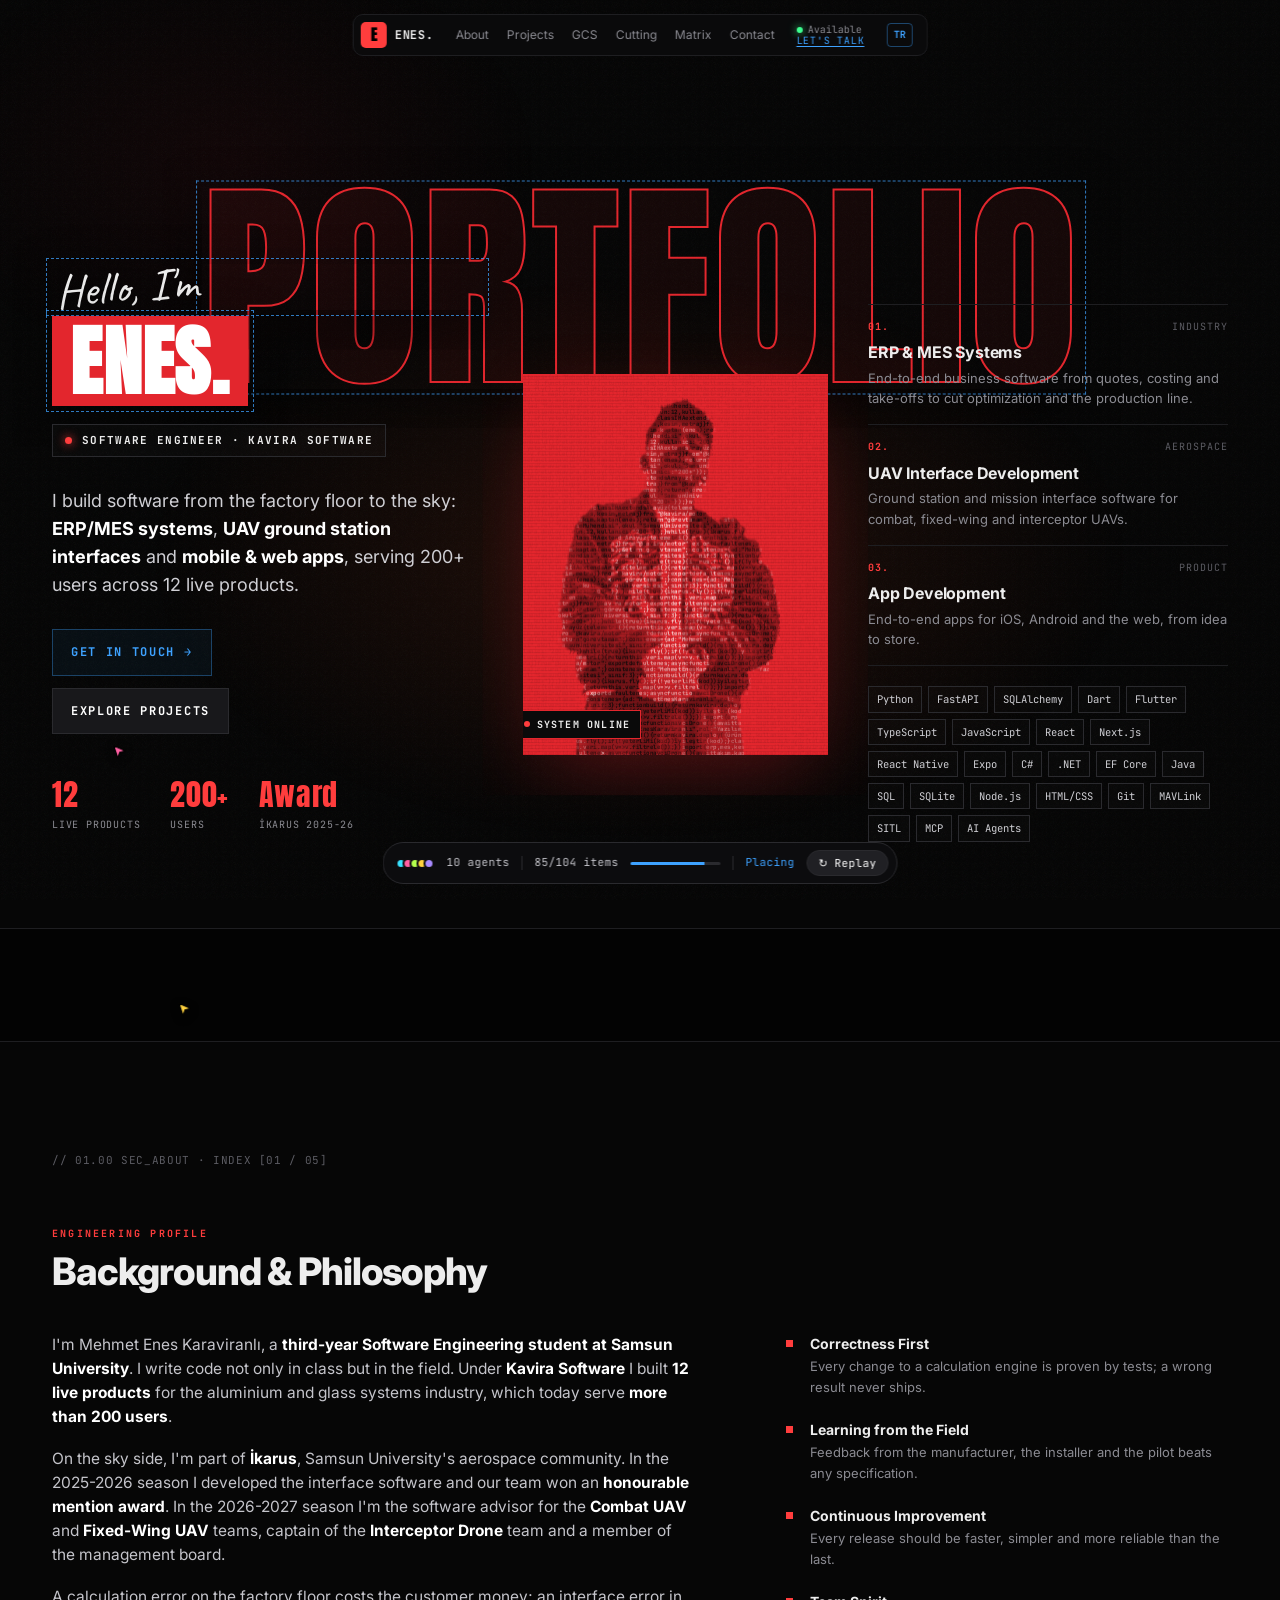
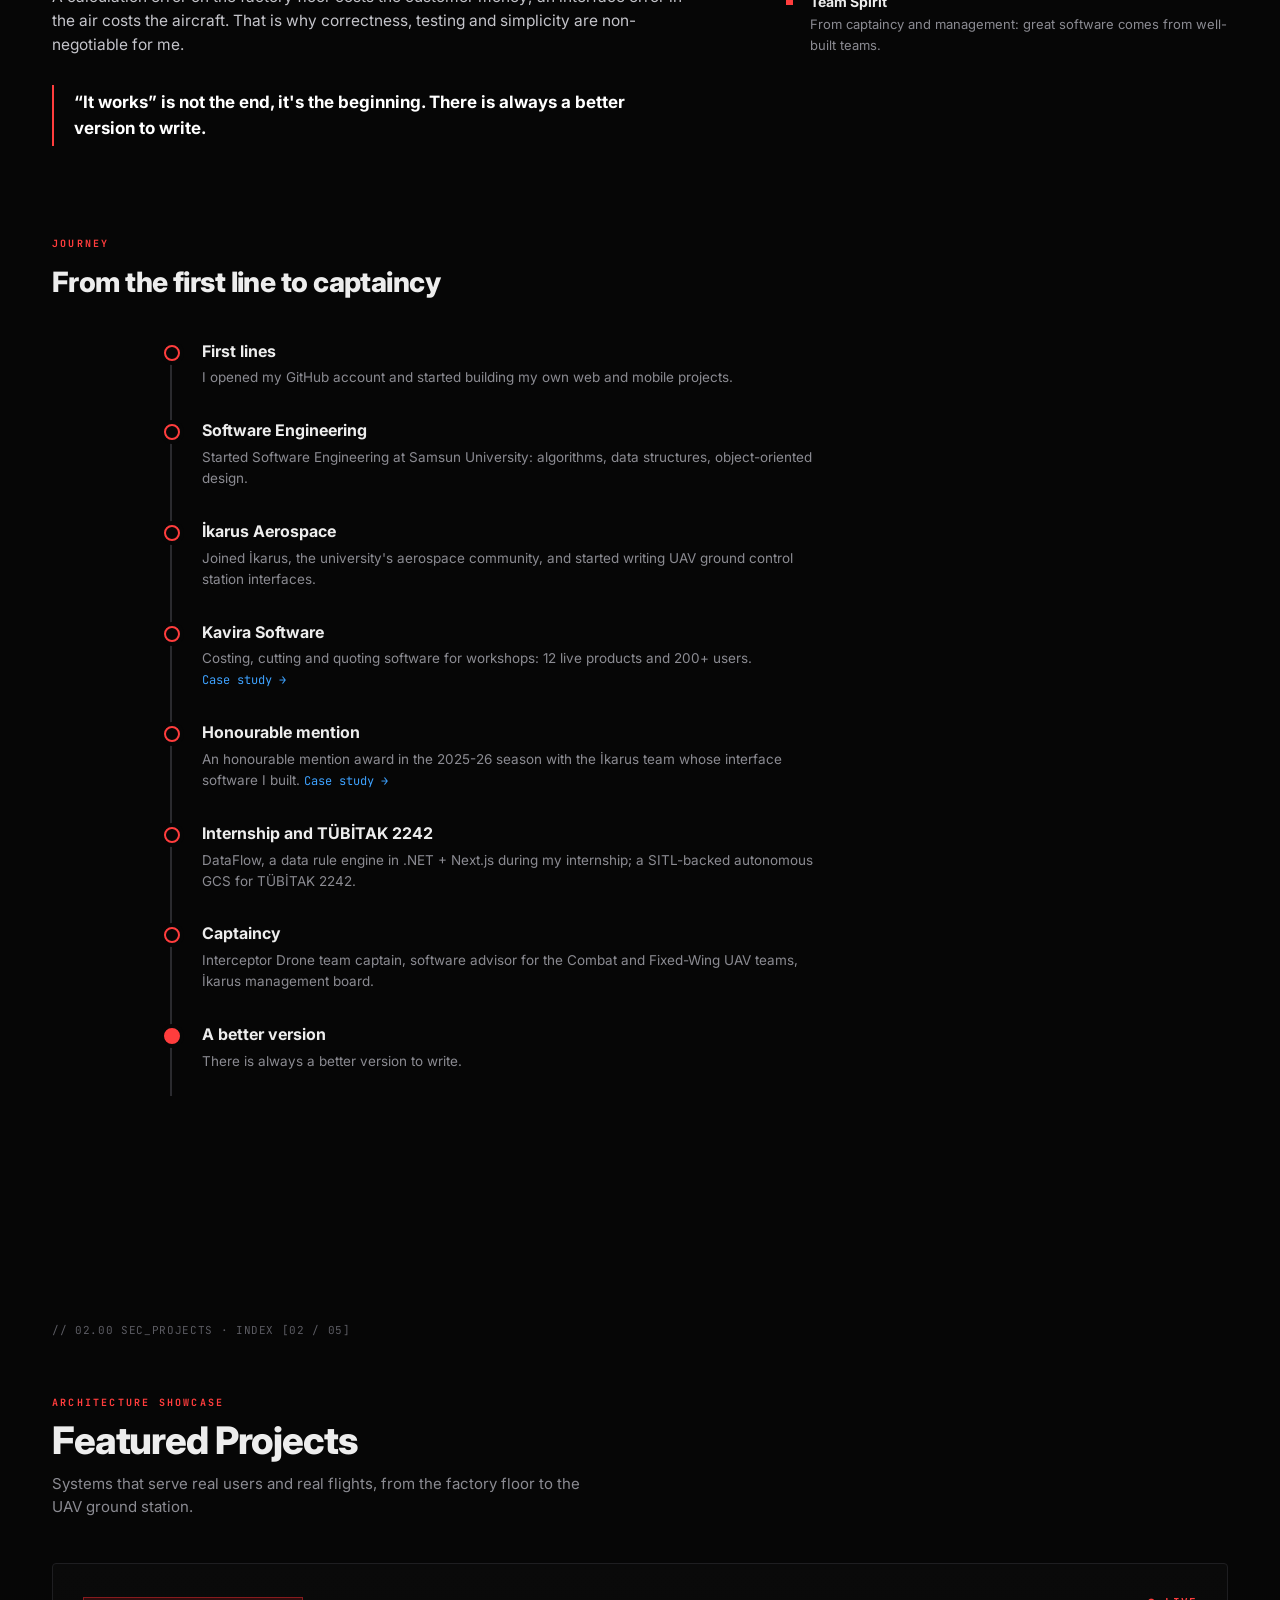
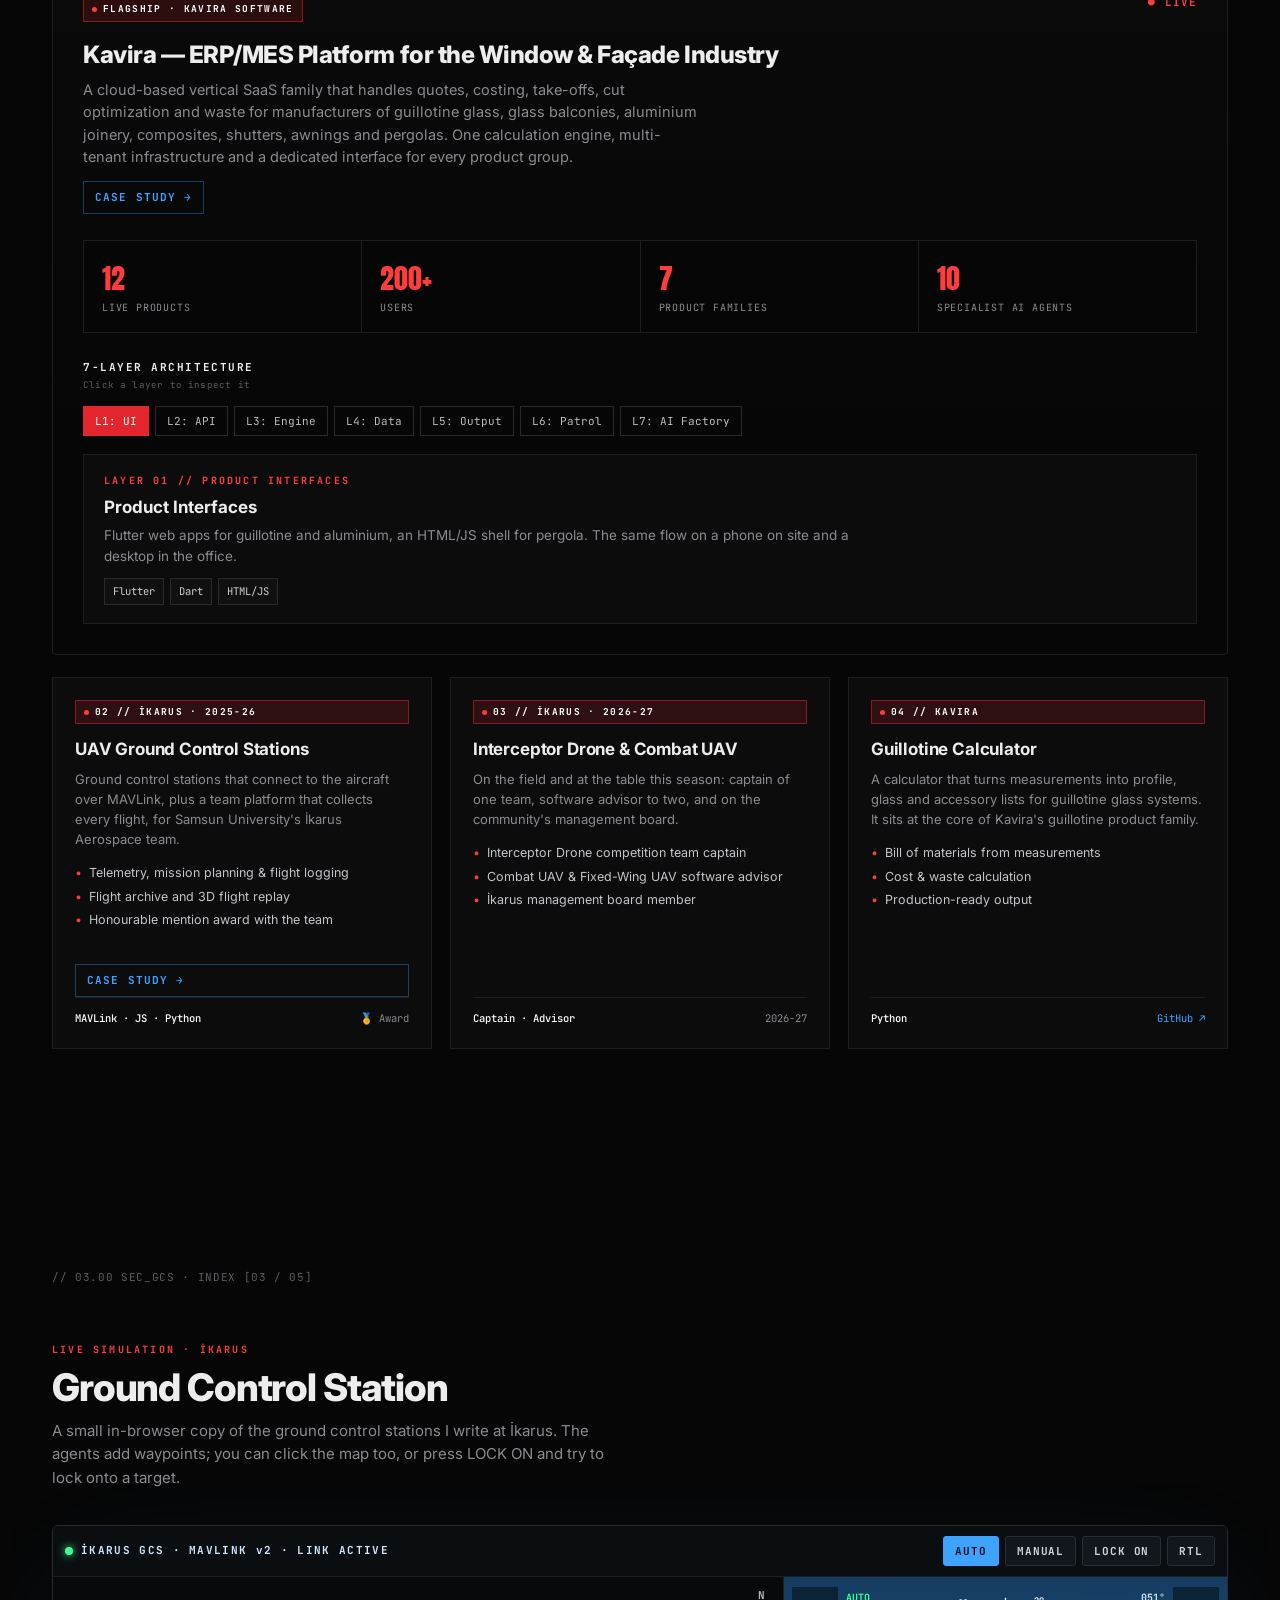
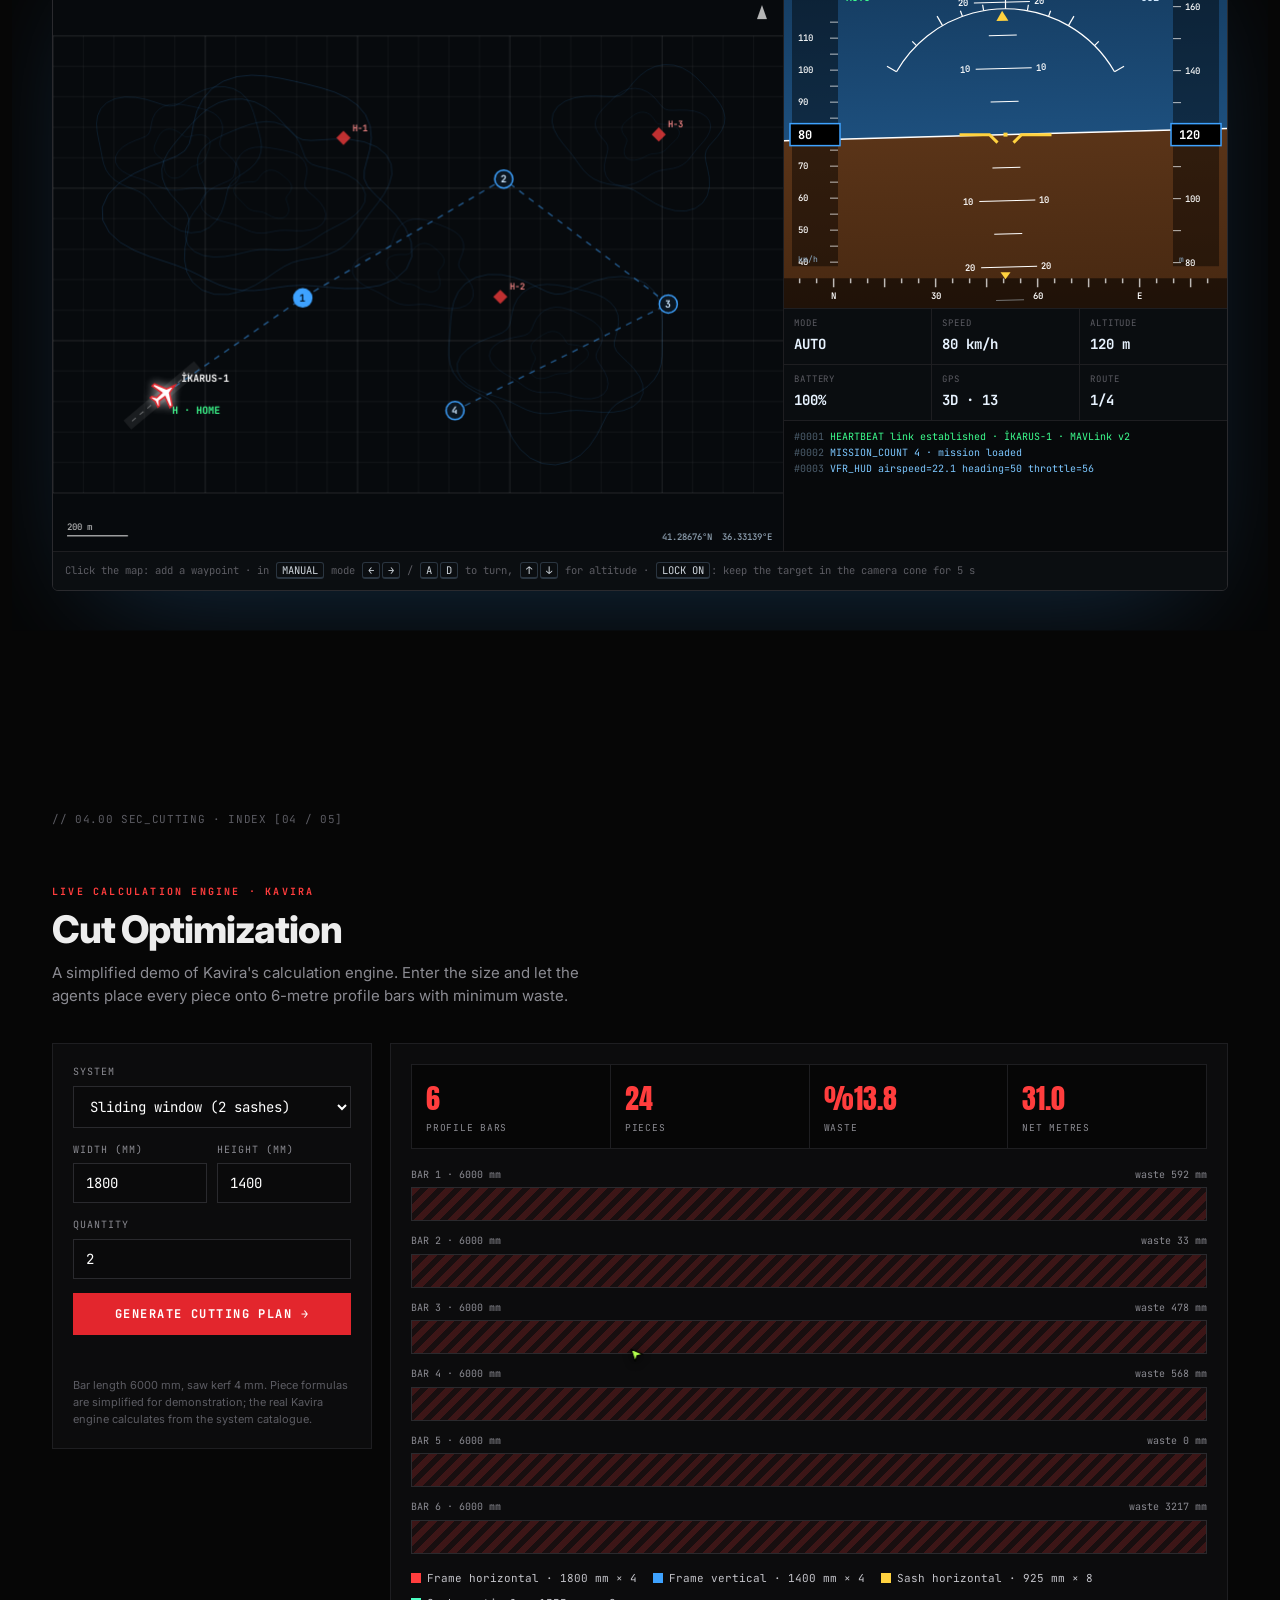
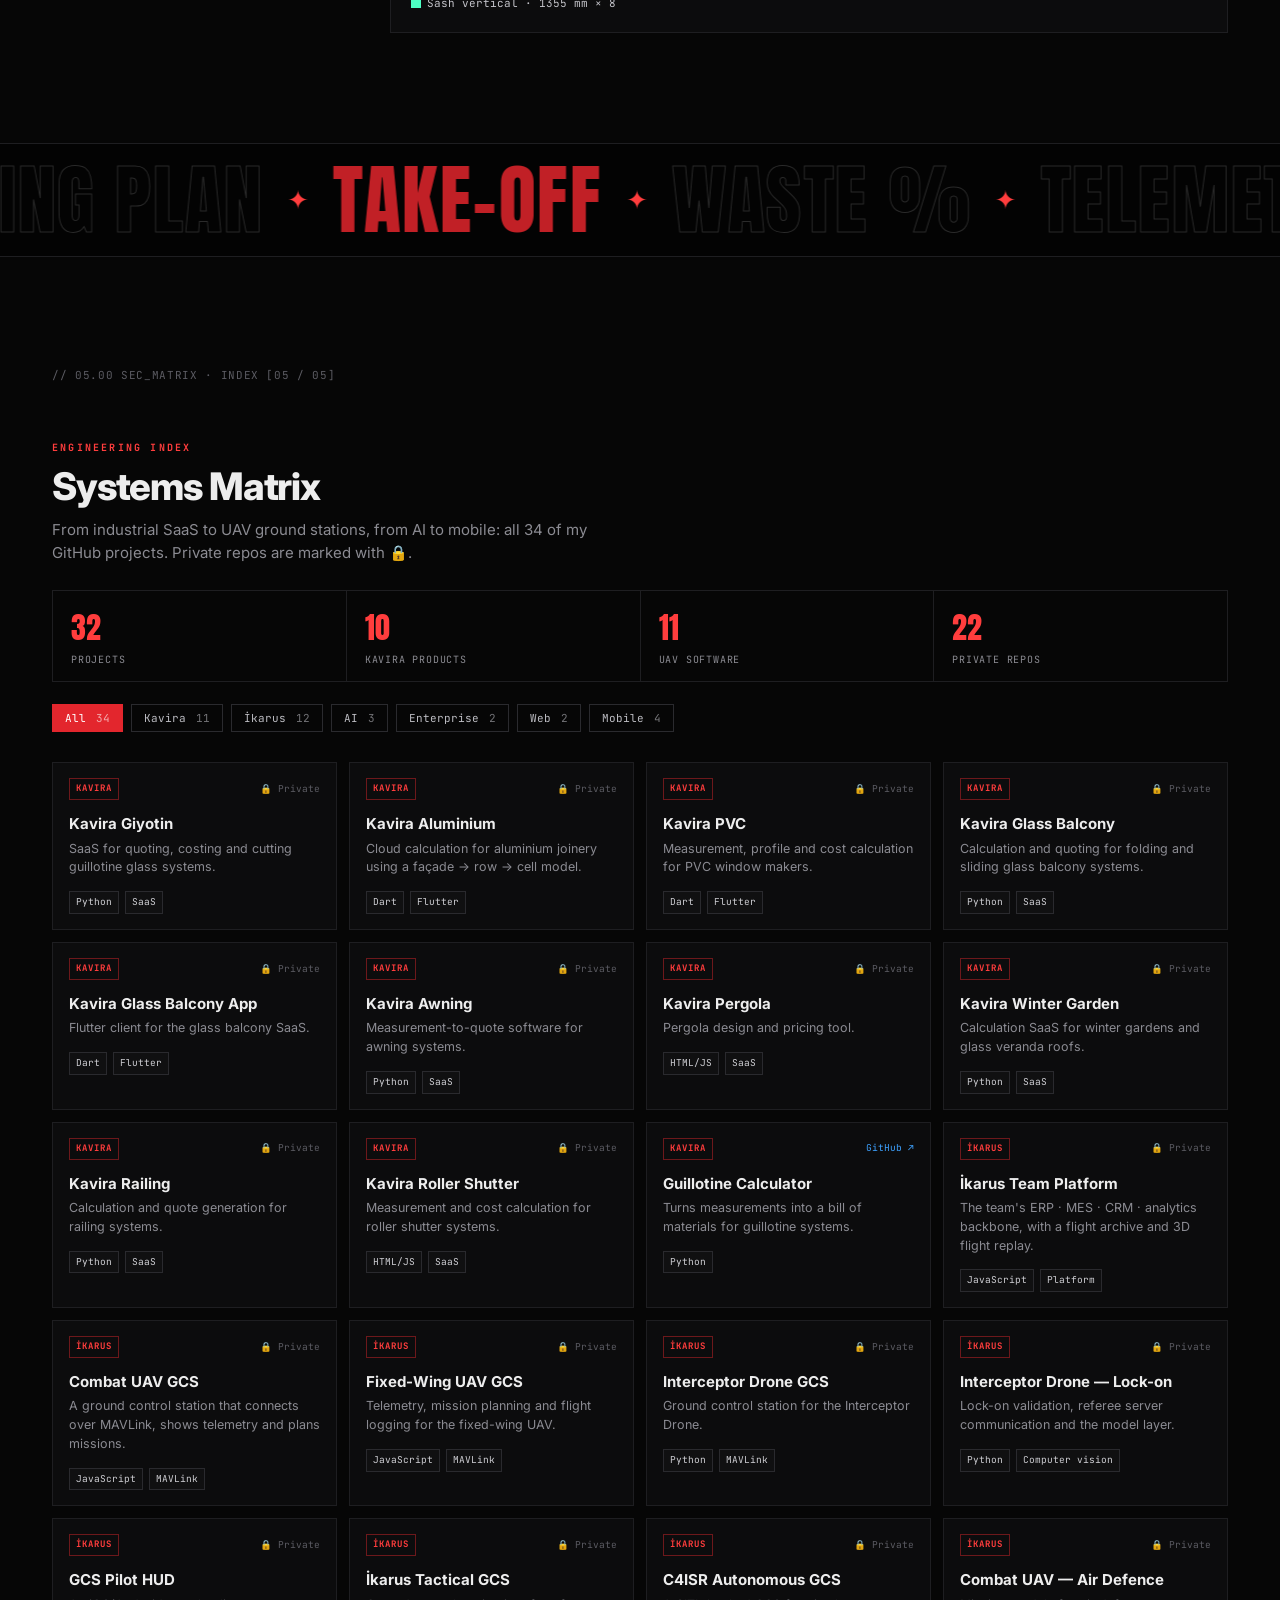
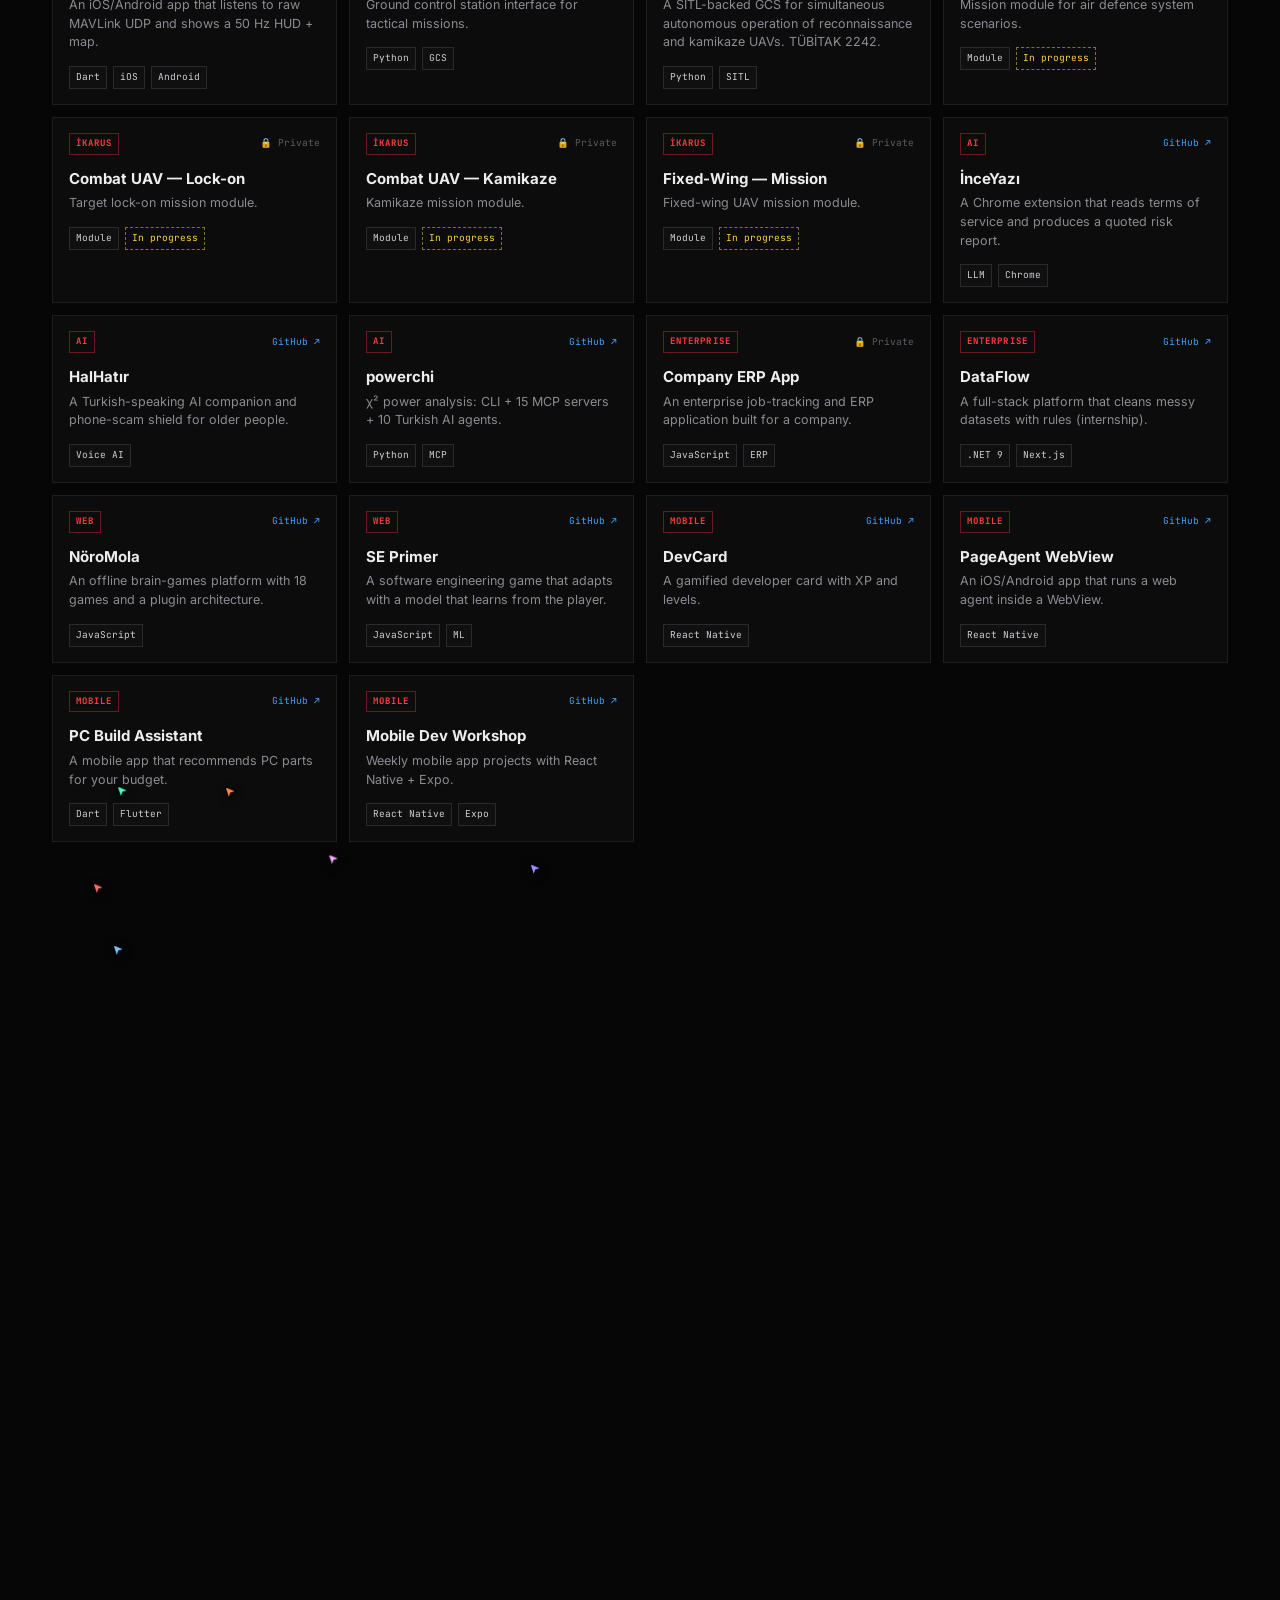
==== en/index.html @ d34e1d3f "Zaman çizelgesi, Kavira ve İkarus vaka sayfaları, İngilizce sürüm - Hakkımda altına kaydırdıkça dola" ====
<!doctype html>
<html lang="en">
<head>
<meta charset="utf-8">
<meta name="viewport" content="width=device-width,initial-scale=1">
<title>Mehmet Enes Karaviranlı — Software Engineer</title>
<meta name="description" content="Mehmet Enes Karaviranlı — Software Engineer. Kavira Software ERP/MES products, İkarus UAV ground control software, mobile and web apps.">
<link rel="canonical" href="https://eneskaraviranli.codes/en/">
<link rel="alternate" hreflang="tr" href="https://eneskaraviranli.codes/">
<link rel="alternate" hreflang="en" href="https://eneskaraviranli.codes/en/">
<link rel="alternate" hreflang="x-default" href="https://eneskaraviranli.codes/">
<meta name="author" content="Mehmet Enes Karaviranlı">
<meta name="robots" content="index, follow">
<meta property="og:type" content="profile">
<meta property="og:locale" content="en_US">
<meta property="og:site_name" content="Mehmet Enes Karaviranlı">
<meta property="og:title" content="Mehmet Enes Karaviranlı — Software Engineer">
<meta property="og:description" content="12 live ERP/MES products at Kavira Software, İkarus UAV ground control stations, mobile and web apps.">
<meta property="og:url" content="https://eneskaraviranli.codes/en/">
<meta property="og:image" content="https://eneskaraviranli.codes/og-image.png">
<meta property="og:image:width" content="1200">
<meta property="og:image:height" content="630">
<meta property="og:image:alt" content="Mehmet Enes Karaviranlı — Software Engineer portfolio">
<meta property="profile:first_name" content="Mehmet Enes">
<meta property="profile:last_name" content="Karaviranlı">
<meta name="twitter:card" content="summary_large_image">
<meta name="twitter:title" content="Mehmet Enes Karaviranlı — Software Engineer">
<meta name="twitter:description" content="12 live ERP/MES products at Kavira Software, İkarus UAV ground control stations, mobile and web apps.">
<meta name="twitter:image" content="https://eneskaraviranli.codes/og-image.png">
<script type="application/ld+json">
{
  "@context": "https://schema.org",
  "@type": "ProfilePage",
  "url": "https://eneskaraviranli.codes/en/",
  "name": "Mehmet Enes Karaviranlı — Software Engineer",
  "inLanguage": "en",
  "mainEntity": {
    "@type": "Person",
    "name": "Mehmet Enes Karaviranlı",
    "alternateName": ["Enes Karaviranlı", "Enes"],
    "url": "https://eneskaraviranli.codes/",
    "image": "https://eneskaraviranli.codes/og-image.png",
    "jobTitle": "Software Engineer",
    "email": "mailto:m.eneskaraviranli@gmail.com",
    "worksFor": { "@type": "Organization", "name": "Kavira Software" },
    "affiliation": [
      { "@type": "CollegeOrUniversity", "name": "Samsun University" },
      { "@type": "Organization", "name": "İkarus Havacılık" }
    ],
    "knowsAbout": ["Software Engineering", "ERP", "MES", "SaaS", "UAV Ground Control Station", "MAVLink", "Python", "FastAPI", "Flutter", "React", "React Native", "TypeScript", "C#", ".NET", "Artificial Intelligence"],
    "sameAs": [
      "https://github.com/Karaviranli",
      "https://www.linkedin.com/in/enes-karaviranl%C4%B1/"
    ]
  }
}
</script>
<link rel="icon" href="../favicon.svg" type="image/svg+xml">
<link rel="icon" href="../favicon-32.png" sizes="32x32" type="image/png">
<link rel="apple-touch-icon" href="../apple-touch-icon.png">
<meta name="theme-color" content="#060606">
<script>
  // Arama motoru ve önizleme botlarına animasyonsuz, tamamen açık sayfa göster
  window.__STATIC = /bot|crawl|spider|slurp|bingpreview|lighthouse|facebookexternalhit|whatsapp|telegram|discord|linkedin|twitter|embedly|quora|pinterest|vkshare|skype/i.test(navigator.userAgent);
  if (!window.__STATIC) document.documentElement.classList.add('js');
</script>
<link rel="preconnect" href="https://fonts.googleapis.com">
<link rel="preconnect" href="https://fonts.gstatic.com" crossorigin>
<link href="https://fonts.googleapis.com/css2?family=Anton&family=Caveat:wght@700&family=Inter:wght@400;500;600;700;800&family=JetBrains+Mono:wght@400;500;700&display=swap" rel="stylesheet">
<style id="css-boot">
/* Açılış sırasında da çalışması gereken stiller (ana CSS kapalıyken: ajanlar, durum çubuğu, perde) */
:root{--bg:#060606;--line:#1e1e21;--line2:#2a2a2e;--mute:#8b8b92;--dim:#5c5c63;--red:#ff3d3d;--red2:#e3262d;--blue:#3ea2ff;--green:#3dff8f;--mono:'JetBrains Mono',ui-monospace,monospace}
body{transition:background-color 1.1s ease,color 1.1s ease}
html.boot #codeport{display:none}
html.raw-fade main,html.raw-fade nav{opacity:0;transition:opacity .3s ease}
.ruler{display:none!important}
.grabbed{outline:1px dashed rgba(62,162,255,.75);outline-offset:5px;box-shadow:0 24px 60px rgba(0,0,0,.45)}
.status{transition:opacity .5s}.status.idle{opacity:.35}.status.idle:hover{opacity:1}
#curtain{position:fixed;left:0;right:0;bottom:0;top:0;background:#fff;z-index:50;pointer-events:none;display:none}
html.boot #curtain{display:block}
#curtain::before{content:"";position:absolute;left:0;right:0;top:-2px;height:2px;background:var(--blue);box-shadow:0 0 16px var(--blue)}
html.boot-blank #curtain::before{display:none}
#boot-term{position:fixed;left:16px;bottom:64px;z-index:72;font:500 12px/1.75 var(--mono);color:#333;pointer-events:none;white-space:pre;transition:opacity .8s ease .6s,color 1s,background-color 1s,border-color 1s;background:rgba(255,255,255,.94);border:1px solid #ddd;padding:8px 12px;border-radius:4px}
#boot-term:empty{display:none}
html:not(.boot) #boot-term{background:rgba(14,14,16,.9);border-color:#2a2a2e;opacity:0}
#boot-term .ok{color:#0a8a3a;font-weight:700}#boot-term .req{color:#1f6fd1;font-weight:700}
html:not(.boot) #boot-term{color:#c4c4ca}
html.boot-done #boot-term{opacity:0}
#agents{position:absolute;inset:0;pointer-events:none;z-index:60;overflow:hidden}
.agent{position:absolute;left:0;top:0;width:18px;height:18px;will-change:transform;filter:drop-shadow(0 2px 4px rgba(0,0,0,.55))}
.selbox{position:absolute;border:1px solid var(--blue);background:rgba(62,162,255,.07);transition:opacity .25s;pointer-events:none}
.selbox i{position:absolute;width:6px;height:6px;background:#fff;border:1px solid var(--blue)}
.selbox i:nth-child(1){left:-3px;top:-3px}.selbox i:nth-child(2){right:-3px;top:-3px}
.selbox i:nth-child(3){left:-3px;bottom:-3px}.selbox i:nth-child(4){right:-3px;bottom:-3px}
.selbox em{position:absolute;left:-1px;top:-19px;font-style:normal;font-family:var(--mono);font-size:9.5px;color:#fff;background:var(--blue);padding:2px 6px;white-space:nowrap}
.ripple{position:absolute;width:30px;height:30px;margin:-15px 0 0 -15px;border:2px solid;border-radius:50%;pointer-events:none;animation:rip .55s ease-out forwards}
@keyframes rip{from{transform:scale(.2);opacity:1}to{transform:scale(1.6);opacity:0}}
.status{position:fixed;left:50%;bottom:16px;transform:translateX(-50%);z-index:70;display:flex;align-items:center;gap:12px;
  font-family:var(--mono);font-size:11px;color:#c4c4ca;background:rgba(14,14,16,.88);backdrop-filter:blur(10px);-webkit-backdrop-filter:blur(10px);
  border:1px solid var(--line2);border-radius:999px;padding:7px 8px 7px 12px;white-space:nowrap}
.dots{display:flex}
.dots span{width:11px;height:11px;border-radius:50%;border:2px solid #0e0e10;margin-left:-4px}
.dots span:first-child{margin-left:0}
.bar{width:90px;height:3px;background:var(--line2);border-radius:3px;overflow:hidden}
.bar i{display:block;height:100%;width:0;background:var(--blue);transition:width .3s}
.st-state{color:var(--blue)}
.replay{font-family:var(--mono);font-size:11px;color:#fff;background:#202024;border:1px solid var(--line2);border-radius:999px;padding:5px 11px;cursor:pointer}
.sep{width:1px;height:14px;background:var(--line2)}
.caret{display:inline-block;width:2px;height:1.05em;background:var(--blue);vertical-align:-.15em;margin-left:1px;animation:blink .7s steps(1) infinite}
@keyframes blink{50%{opacity:.2}}
@media (max-width:700px){.status{font-size:10px;gap:8px}.status .bar,.status .sep.s2,.status .dots{display:none}#boot-term{font-size:10px;bottom:60px}}
@media (prefers-reduced-motion:reduce){#agents{display:none}}
</style>
<style id="css-main">
:root{
  --bg:#060606; --panel:#0c0c0d; --panel2:#111113; --line:#1e1e21; --line2:#2a2a2e;
  --text:#ededed; --mute:#8b8b92; --dim:#5c5c63;
  --red:#ff3d3d; --red2:#e3262d; --blue:#3ea2ff; --green:#3dff8f;
  --mono:'JetBrains Mono',ui-monospace,monospace; --sans:'Inter',system-ui,sans-serif;
  --cond:'Anton',Impact,sans-serif; --script:'Caveat',cursive;
}
*{box-sizing:border-box;margin:0;padding:0}
html{scroll-behavior:smooth;overflow-x:clip}
body{background:var(--bg);color:var(--text);font-family:var(--sans);line-height:1.55;position:relative;overflow-x:clip;-webkit-font-smoothing:antialiased}
body::before{content:"";position:fixed;inset:0;pointer-events:none;z-index:0;
  background:radial-gradient(55% 45% at 50% 62%,rgba(255,90,40,.11),transparent 70%),
             radial-gradient(35% 35% at 18% 18%,rgba(255,40,60,.05),transparent 70%)}
body::after{content:"";position:fixed;inset:0;pointer-events:none;z-index:0;opacity:.05;
  background-image:url("data:image/svg+xml,%3Csvg xmlns='http://www.w3.org/2000/svg' width='160' height='160'%3E%3Cfilter id='n'%3E%3CfeTurbulence baseFrequency='.9' numOctaves='2'/%3E%3C/filter%3E%3Crect width='100%25' height='100%25' filter='url(%23n)'/%3E%3C/svg%3E")}
a{color:inherit;text-decoration:none}
b,strong{color:#fff;font-weight:700}
.wrap{max-width:1240px;margin:0 auto;padding:0 32px;position:relative;z-index:1}
.mono{font-family:var(--mono)}

/* ---------- NAV ---------- */
nav{position:fixed;top:14px;left:50%;transform:translateX(-50%);z-index:50;display:flex;align-items:center;gap:22px;
  padding:7px 14px 7px 7px;background:rgba(12,12,13,.78);backdrop-filter:blur(12px);-webkit-backdrop-filter:blur(12px);
  border:1px solid var(--line);border-radius:10px;font-size:12px;white-space:nowrap}
.logo{display:flex;align-items:center;gap:8px;font-family:var(--mono);font-weight:700;letter-spacing:.06em}
.logo i{width:26px;height:26px;border-radius:5px;background:var(--red);display:grid;place-items:center;font-style:normal;font-family:var(--cond);font-size:15px;color:#000}
nav .links{display:flex;gap:18px;color:var(--mute)}
nav .links a:hover{color:#fff}
.avail{display:flex;flex-direction:column;line-height:1.1;font-family:var(--mono);font-size:10px}
.avail span{color:var(--mute);display:flex;align-items:center;gap:5px}
.avail span::before{content:"";width:6px;height:6px;border-radius:50%;background:var(--green);box-shadow:0 0 8px var(--green)}
.avail a{color:var(--blue);text-decoration:underline;text-underline-offset:2px;letter-spacing:.08em}

/* ---------- HERO ---------- */
.hero{position:relative;min-height:100vh;padding:78px 0 70px}
.giant{position:absolute;left:50%;top:58px;transform:translateX(-50%);font-family:var(--cond);font-size:clamp(84px,17.5vw,252px);
  line-height:.9;letter-spacing:.01em;color:rgba(227,38,45,.07);-webkit-text-stroke:2px var(--red2);white-space:nowrap;
  pointer-events:none;user-select:none;z-index:0}
.hero-grid{position:relative;z-index:1;display:grid;grid-template-columns:1.1fr .78fr .92fr;gap:40px;align-items:start;padding-top:clamp(130px,14.5vw,205px)}
.hello{font-family:var(--script);font-size:46px;line-height:1;transform:rotate(-4deg);display:inline-block;margin-left:4px;text-shadow:0 2px 20px rgba(0,0,0,.6)}
.name{display:block;width:max-content;margin:6px 0 18px;background:var(--red2);color:#fff;font-family:var(--cond);font-size:clamp(56px,6vw,82px);line-height:1;padding:8px 18px 6px;letter-spacing:.01em}
.role{display:inline-flex;align-items:center;gap:10px;font-family:var(--mono);font-size:11px;font-weight:700;letter-spacing:.12em;text-transform:uppercase;
  border:1px solid var(--line2);background:rgba(255,255,255,.02);padding:7px 12px}
.role::before{content:"";width:7px;height:7px;border-radius:50%;background:var(--red);box-shadow:0 0 10px var(--red)}
.lead{font-size:18px;color:#cfcfd4;max-width:470px;margin:30px 0 30px}
.btns{display:flex;flex-direction:column;align-items:flex-start;gap:12px}
.btn{font-family:var(--mono);font-size:12px;font-weight:700;letter-spacing:.14em;text-transform:uppercase;padding:13px 18px;border:1px solid transparent;cursor:pointer;transition:.2s}
.btn-blue{color:var(--blue);border-color:rgba(62,162,255,.35);background:rgba(62,162,255,.06)}
.btn-blue:hover{background:rgba(62,162,255,.15)}
.btn-ghost{color:#fff;background:#18181b;border-color:var(--line2)}
.btn-ghost:hover{border-color:#fff}
.stats{display:flex;gap:30px;margin-top:38px}
.stat b{font-family:var(--cond);font-size:30px;color:var(--red);font-weight:400;letter-spacing:.02em}
.stat small{display:block;font-family:var(--mono);font-size:10px;color:var(--mute);letter-spacing:.08em;text-transform:uppercase;margin-top:-2px}

.portrait{position:relative;margin-top:110px;aspect-ratio:4/5;background:var(--red2);overflow:hidden;box-shadow:0 30px 80px -20px rgba(227,38,45,.35)}
.portrait .ph{position:absolute;inset:0;display:grid;place-items:center;font-family:var(--cond);font-size:150px;color:rgba(0,0,0,.82);letter-spacing:-.02em}
.portrait img{position:absolute;inset:0;width:100%;height:100%;object-fit:cover;filter:grayscale(1) contrast(1.25) brightness(1.05);mix-blend-mode:multiply}
.portrait::after{content:"";position:absolute;inset:0;background:repeating-linear-gradient(0deg,rgba(0,0,0,.08) 0 1px,transparent 1px 3px);pointer-events:none}
.portrait canvas{position:absolute;inset:0;width:100%;height:100%;display:block;cursor:crosshair}
.badge{position:absolute;left:-10px;bottom:16px;z-index:2;font-family:var(--mono);font-size:10px;font-weight:700;letter-spacing:.12em;text-transform:uppercase;
  background:#0a0a0a;border:1px solid var(--red2);padding:6px 10px;display:flex;align-items:center;gap:7px}
.badge::before{content:"";width:6px;height:6px;border-radius:50%;background:var(--red);animation:blink 1.4s infinite}
@keyframes blink{50%{opacity:.2}}

.caps{margin-top:40px}
.cap{border-top:1px solid var(--line);padding:14px 0 16px}
.cap-h{display:flex;justify-content:space-between;font-family:var(--mono);font-size:10px;letter-spacing:.1em;text-transform:uppercase}
.cap-h span:first-child{color:var(--red);font-weight:700}
.cap-h span:last-child{color:var(--dim)}
.cap h3{font-size:16px;font-weight:700;margin:6px 0 3px;letter-spacing:-.01em}
.cap p{font-size:13px;color:var(--mute)}
.chips{display:flex;flex-wrap:wrap;gap:6px;margin-top:6px}
.chip{font-family:var(--mono);font-size:10.5px;color:#cfcfd4;border:1px solid var(--line2);padding:4px 8px;background:rgba(255,255,255,.015)}

/* ---------- SECTIONS ---------- */
section{position:relative;padding:110px 0}
.secidx{font-family:var(--mono);font-size:11px;color:var(--dim);letter-spacing:.06em;margin-bottom:56px}
.eyebrow{font-family:var(--mono);font-size:10px;font-weight:700;color:var(--red);letter-spacing:.22em;text-transform:uppercase;margin-bottom:10px}
h2{font-size:clamp(28px,3.2vw,38px);font-weight:800;letter-spacing:-.03em;line-height:1.1}
.sub{color:var(--mute);font-size:15px;max-width:560px;margin-top:10px}

.about{display:grid;grid-template-columns:1.5fr 1fr;gap:70px;margin-top:40px}
.about p{color:#c4c4ca;font-size:15.5px;margin-bottom:18px;max-width:640px}
blockquote{border-left:2px solid var(--red);padding:4px 0 4px 20px;margin-top:28px;font-size:17px;font-weight:700;color:#fff;max-width:600px}
.princ{display:flex;flex-direction:column;gap:22px}
.pr{display:grid;grid-template-columns:12px 1fr;gap:12px}
.pr::before{content:"";width:7px;height:7px;background:var(--red);margin-top:7px}
.pr h4{font-size:14px;font-weight:700}
.pr p{font-size:13px;color:var(--mute);margin:2px 0 0}

/* flagship */
.flag{margin-top:44px;border:1px solid var(--line);background:linear-gradient(180deg,rgba(255,255,255,.02),transparent);padding:30px;border-radius:4px}
.pill{display:inline-flex;align-items:center;gap:6px;font-family:var(--mono);font-size:9.5px;font-weight:700;letter-spacing:.14em;text-transform:uppercase;
  color:#fff;background:rgba(227,38,45,.16);border:1px solid rgba(227,38,45,.5);padding:4px 8px}
.pill::before{content:"";width:5px;height:5px;border-radius:50%;background:var(--red)}
.flag-top{display:flex;justify-content:space-between;gap:20px;align-items:flex-start}
.flag h3{font-size:24px;font-weight:800;letter-spacing:-.02em;margin:14px 0 6px}
.flag p.d{color:var(--mute);max-width:620px;font-size:14.5px}
.live{font-family:var(--mono);font-size:11px;color:var(--red);font-weight:700;letter-spacing:.1em}
.fstats{display:grid;grid-template-columns:repeat(4,1fr);gap:1px;background:var(--line);border:1px solid var(--line);margin:26px 0}
.fstats div{background:var(--bg);padding:16px 18px}
.fstats b{font-family:var(--cond);font-size:28px;color:var(--red);font-weight:400}
.fstats small{display:block;font-family:var(--mono);font-size:10px;color:var(--mute);text-transform:uppercase;letter-spacing:.08em}
.stack-h{font-family:var(--mono);font-size:11px;font-weight:700;letter-spacing:.14em}
.stack-h small{display:block;font-weight:400;color:var(--dim);letter-spacing:.02em;margin-top:2px}
.tabs{display:flex;flex-wrap:wrap;gap:6px;margin:14px 0 18px}
.tab{font-family:var(--mono);font-size:11px;color:#bdbdc3;background:transparent;border:1px solid var(--line2);padding:7px 11px;cursor:pointer;transition:.15s}
.tab:hover{border-color:#777;color:#fff}
.tab.on{background:var(--red2);border-color:var(--red2);color:#fff}
.layer{border:1px solid var(--line);background:var(--panel);padding:18px 20px}
.layer h4{font-size:17px;font-weight:700;margin:6px 0 4px}
.layer p{color:var(--mute);font-size:13.5px;max-width:760px}

.cards3{display:grid;grid-template-columns:repeat(3,1fr);gap:18px;margin-top:22px}
.pc{border:1px solid var(--line);background:var(--panel);padding:22px;display:flex;flex-direction:column;transition:border-color .2s,transform .2s}
.pc:hover{border-color:rgba(227,38,45,.6);transform:translateY(-2px)}
.pc h3{font-size:17px;font-weight:700;margin:12px 0 6px;letter-spacing:-.01em}
.pc p{font-size:13px;color:var(--mute)}
.pc ul{list-style:none;margin:14px 0 18px;font-size:12.5px;color:#c4c4ca}
.pc li{padding-left:14px;position:relative;margin-bottom:4px}
.pc li::before{content:"•";position:absolute;left:0;color:var(--red)}
.pc .ft{margin-top:auto;display:flex;justify-content:space-between;align-items:center;border-top:1px solid var(--line);padding-top:12px;font-family:var(--mono);font-size:10.5px;color:var(--mute)}
.pc .ft b{color:#fff;font-weight:500}

/* matrix */
.filters{display:flex;flex-wrap:wrap;gap:8px;margin:22px 0 30px}
.flt{font-family:var(--mono);font-size:11px;padding:6px 12px;border:1px solid var(--line2);background:transparent;color:#bdbdc3;cursor:pointer}
.flt.on{background:var(--red2);border-color:var(--red2);color:#fff}
.grid4{display:grid;grid-template-columns:repeat(4,1fr);gap:16px}
.mc{border:1px solid var(--line);background:var(--panel);padding:18px;transition:border-color .2s, opacity .3s}
.mc:hover{border-color:rgba(227,38,45,.6)}
.mc.hide{display:none}
a.mc{display:block;color:inherit}
.grid4{gap:12px}
.mc{padding:15px 16px}
.mc h4{font-size:14px;margin:12px 0 5px}
.mc p{font-size:12px;margin-bottom:12px;line-height:1.5}
.mc .chip{font-size:9.5px;padding:3px 6px}
.lock{font-family:var(--mono);font-size:9.5px;color:var(--dim)}
.gh{font-family:var(--mono);font-size:9.5px;color:var(--blue)}
.wip{font-family:var(--mono);font-size:9.5px;color:#ffd23f;border:1px dashed rgba(255,210,63,.5);padding:3px 6px}
.flt i{font-style:normal;opacity:.6;margin-left:3px}
.mstrip{display:grid;grid-template-columns:repeat(4,1fr);gap:1px;background:var(--line);border:1px solid var(--line);margin-top:26px}
.mstrip div{background:var(--bg);padding:14px 18px}
.mstrip b{font-family:var(--cond);font-size:30px;color:var(--red);font-weight:400}
.mstrip small{display:block;font-family:var(--mono);font-size:10px;color:var(--mute);text-transform:uppercase;letter-spacing:.08em}
@media (max-width:700px){.mstrip{grid-template-columns:1fr 1fr}}
.pc .ft a{color:var(--blue)}
.pc .ft a:hover{text-decoration:underline}
.mc-h{display:flex;justify-content:space-between;align-items:center}
.cat{font-family:var(--mono);font-size:9px;font-weight:700;letter-spacing:.12em;text-transform:uppercase;color:var(--red);border:1px solid rgba(227,38,45,.45);padding:3px 6px}
.yr{font-family:var(--mono);font-size:10px;color:var(--dim)}
.mc h4{font-size:15px;font-weight:700;margin:14px 0 6px;line-height:1.3}
.mc p{font-size:12.5px;color:var(--mute);margin-bottom:14px}

/* contact */
.contact{text-align:center;padding:170px 0 150px}
.contact h2{font-size:clamp(32px,4.4vw,52px);max-width:720px;margin:0 auto}
.contact .sub{margin:16px auto 0}
.mail-row{display:flex;justify-content:center;align-items:center;gap:14px;margin-top:34px;flex-wrap:wrap}
.mail{font-family:var(--mono);font-weight:700;font-size:15px}
.copy{font-family:var(--mono);font-size:11px;font-weight:700;letter-spacing:.06em;background:var(--red2);color:#fff;border:0;padding:10px 14px;cursor:pointer;display:flex;gap:7px;align-items:center}
.copy:hover{background:var(--red)}
.socials{display:flex;justify-content:center;gap:26px;margin-top:30px;font-family:var(--mono);font-size:12px;color:#c4c4ca;flex-wrap:wrap}
.socials a{display:flex;align-items:center;gap:7px}
.socials a:hover{color:#fff}
.socials svg{width:15px;height:15px}
footer{margin-top:70px;font-family:var(--mono);font-size:10.5px;color:var(--dim);line-height:1.8}

/* ---------- BUILD / AGENTS ---------- */
.js [data-b]{opacity:0;transform:translateY(6px);clip-path:inset(0 100% 0 0);transition:opacity .45s ease,transform .45s ease,clip-path .55s cubic-bezier(.6,0,.2,1)}
.js [data-b].built{opacity:1;transform:none;clip-path:inset(-40px -40px -40px -40px)}
.js .giant[data-b]{transform:translateX(-50%) translateY(6px)}
.js .giant[data-b].built{transform:translateX(-50%)}
#agents{position:absolute;inset:0;pointer-events:none;z-index:60;overflow:hidden}
.agent{position:absolute;left:0;top:0;width:18px;height:18px;will-change:transform;filter:drop-shadow(0 2px 4px rgba(0,0,0,.7))}
.selbox{position:absolute;border:1px solid var(--blue);background:rgba(62,162,255,.07);transition:opacity .25s}
.selbox i{position:absolute;width:6px;height:6px;background:#fff;border:1px solid var(--blue)}
.selbox i:nth-child(1){left:-3px;top:-3px}.selbox i:nth-child(2){right:-3px;top:-3px}
.selbox i:nth-child(3){left:-3px;bottom:-3px}.selbox i:nth-child(4){right:-3px;bottom:-3px}
.selbox em{position:absolute;left:-1px;top:-19px;font-style:normal;font-family:var(--mono);font-size:9.5px;color:#fff;background:var(--blue);padding:2px 6px;white-space:nowrap}

.status{position:fixed;left:50%;bottom:16px;transform:translateX(-50%);z-index:70;display:flex;align-items:center;gap:12px;
  font-family:var(--mono);font-size:11px;color:#c4c4ca;background:rgba(14,14,16,.88);backdrop-filter:blur(10px);-webkit-backdrop-filter:blur(10px);
  border:1px solid var(--line2);border-radius:999px;padding:7px 8px 7px 12px;white-space:nowrap}
.dots{display:flex}
.dots span{width:11px;height:11px;border-radius:50%;border:2px solid #0e0e10;margin-left:-4px}
.dots span:first-child{margin-left:0}
.bar{width:90px;height:3px;background:var(--line2);border-radius:3px;overflow:hidden}
.bar i{display:block;height:100%;width:0;background:var(--blue);transition:width .3s}
.st-state{color:var(--blue)}
.replay{font-family:var(--mono);font-size:11px;color:#fff;background:#202024;border:1px solid var(--line2);border-radius:999px;padding:5px 11px;cursor:pointer}
.replay:hover{border-color:#fff}
.sep{width:1px;height:14px;background:var(--line2)}

/* tel kafes (wireframe) aşaması */
.js [data-b]{transition:opacity .45s ease,transform .45s ease,clip-path .55s cubic-bezier(.6,0,.2,1),background-color .5s ease,color .5s ease}
.js [data-b].wire{opacity:1;transform:none;clip-path:none;background-color:rgba(150,150,162,.10)!important;color:transparent!important;
  -webkit-text-stroke-color:transparent!important;box-shadow:none!important;border-color:transparent!important;outline:none}
.js .giant[data-b].wire{transform:translateX(-50%)}
.js [data-b].wire *{visibility:hidden}
.caret{display:inline-block;width:2px;height:1.05em;background:var(--blue);vertical-align:-.15em;margin-left:1px;animation:blink .7s steps(1) infinite}
.js nav{opacity:0;transition:opacity .5s}
.js nav.on{opacity:1}

#canvas{position:fixed;inset:0;z-index:0;pointer-events:none;opacity:0;transition:opacity 1.1s ease;
  background:radial-gradient(70% 60% at 50% 45%,#3a3a3f,#26262a)}
#canvas.on{opacity:1}
#loader{position:fixed;left:50%;top:50%;transform:translate(-50%,-50%);z-index:65;display:flex;flex-direction:column;align-items:center;gap:12px;
  font-family:var(--mono);font-size:10px;color:var(--mute);letter-spacing:.08em;transition:opacity .45s,transform .45s;pointer-events:none}
#loader.off{opacity:0;transform:translate(-50%,-50%) scale(.85)}
.lbox{width:30px;height:30px;border:1px solid var(--line2);background:#131315;border-radius:6px;display:grid;place-items:center}
.lbox i{width:8px;height:8px;background:var(--red);border-radius:2px;animation:blink 1s infinite}
.cross{position:absolute;width:13px;height:13px;margin:-6px 0 0 -6px;pointer-events:none;animation:pop .28s cubic-bezier(.3,1.6,.5,1)}
.cross::before,.cross::after{content:"";position:absolute;background:#bfe0ff}
.cross::before{left:6px;top:0;width:1px;height:13px}.cross::after{top:6px;left:0;height:1px;width:13px}
@keyframes pop{from{transform:scale(0)}}

/* kaydırırken beliren cetveller */
.ruler{position:fixed;z-index:55;pointer-events:none;opacity:0;transition:opacity .35s;background-color:rgba(7,10,12,.88)}
html.scrolling .ruler{opacity:1}
#ruler-top{left:0;right:0;top:0;height:16px;border-bottom:1px solid rgba(40,200,220,.55);
  background-image:repeating-linear-gradient(90deg,rgba(40,200,220,.75) 0 1px,transparent 1px 10px),repeating-linear-gradient(90deg,rgba(40,200,220,1) 0 1px,transparent 1px 100px);
  background-size:100% 5px,100% 16px;background-repeat:repeat-x;background-position:0 100%,0 0}
#ruler-left{left:0;top:0;bottom:0;width:16px;border-right:1px solid rgba(40,200,220,.55);
  background-image:repeating-linear-gradient(180deg,rgba(40,200,220,.75) 0 1px,transparent 1px 10px),repeating-linear-gradient(180deg,rgba(40,200,220,1) 0 1px,transparent 1px 100px);
  background-size:5px 100%,16px 100%;background-repeat:repeat-y;background-position:100% 0,0 0}
.ruler span{position:absolute;font:500 8px/1 var(--mono);color:rgba(140,230,240,.95)}
#ruler-top span{top:2px;margin-left:3px}
#ruler-left span{left:2px;margin-top:3px;writing-mode:vertical-rl;transform:rotate(180deg)}
#guide{left:26px;top:0;bottom:0;width:1px;background:var(--red2)!important}
#ruler-mark{left:0;width:16px;height:4px;background:var(--red)!important;box-shadow:0 0 10px var(--red)}


.lang{font-family:var(--mono);font-size:10px;font-weight:700;color:var(--blue);text-decoration:none;border:1px solid rgba(62,162,255,.4);padding:3px 6px;border-radius:4px}
.lang:hover{background:rgba(62,162,255,.12)}

/* ---------- ZAMAN ÇİZELGESİ ---------- */
.tl-head{margin-top:90px}
.tl-title{font-size:clamp(22px,2.4vw,28px);font-weight:800;letter-spacing:-.02em}
.tl{position:relative;margin-top:34px;padding-left:150px}
.tl-line{position:absolute;left:118px;top:6px;bottom:6px;width:2px;background:var(--line2)}
.tl-line i{position:absolute;left:0;top:0;width:100%;height:0;background:linear-gradient(var(--red),var(--red2));box-shadow:0 0 12px var(--red)}
.tl-item{position:relative;display:flex;gap:0;padding:0 0 30px}
.tl-item::before{content:"";position:absolute;left:-38px;top:6px;width:12px;height:12px;border-radius:50%;background:var(--bg);border:2px solid var(--red);box-shadow:0 0 0 4px var(--bg)}
.tl-item.now::before{background:var(--red);animation:blink 1.4s infinite}
.tl-y{position:absolute;left:-150px;width:96px;text-align:right;font-family:var(--cond);font-size:24px;line-height:1;color:var(--red)}
.tl-item.now .tl-y{font-size:18px;color:var(--mute);padding-top:3px}
.tl-c h4{font-size:16px;font-weight:700;margin-bottom:4px}
.tl-c p{font-size:13.5px;color:var(--mute);max-width:620px;margin:0}
.tl-c a{color:var(--blue);font-family:var(--mono);font-size:12px;white-space:nowrap}
.case-link{display:inline-block;margin-top:12px;font-family:var(--mono);font-size:11px;font-weight:700;letter-spacing:.1em;color:var(--blue);border:1px solid rgba(62,162,255,.35);padding:7px 11px}
.case-link:hover{background:rgba(62,162,255,.12)}
@media (max-width:700px){.tl{padding-left:34px}.tl-line{left:6px}.tl-item::before{left:-34px}.tl-y{position:static;display:block;width:auto;text-align:left;font-size:20px;margin-bottom:6px}.tl-item{flex-direction:column}}

/* ---------- KAYAN BANTLAR ---------- */
.marquee{position:relative;z-index:1;overflow:hidden;border-top:1px solid var(--line);border-bottom:1px solid var(--line);padding:18px 0;background:rgba(0,0,0,.35)}
.mq-track{display:flex;align-items:center;width:max-content;will-change:transform;white-space:nowrap}
.mq-track span{font-family:var(--cond);font-size:clamp(40px,6vw,78px);line-height:1;letter-spacing:.02em;color:transparent;-webkit-text-stroke:1px rgba(255,255,255,.16);padding:0 24px}
.mq-track span.f{color:rgba(227,38,45,.85);-webkit-text-stroke:0}
.mq-track i{font-style:normal;color:var(--red);font-size:26px}
#scrollbar{position:fixed;left:0;top:0;height:2px;width:0;background:var(--red);z-index:58;box-shadow:0 0 10px var(--red);pointer-events:none}

/* ---------- YKİ ---------- */
.gcs{margin-top:36px;border:1px solid var(--line2);background:#07090b;border-radius:6px;overflow:hidden;position:relative;box-shadow:0 40px 120px -40px rgba(62,162,255,.25)}
.gcs-top{display:flex;flex-wrap:wrap;gap:10px;align-items:center;justify-content:space-between;padding:10px 12px;border-bottom:1px solid var(--line);background:#0b0e11}
.gcs-brand{font-family:var(--mono);font-size:11px;font-weight:700;letter-spacing:.12em;color:#cfe8ff;display:flex;align-items:center;gap:8px}
.gcs-brand::before{content:"";width:8px;height:8px;border-radius:50%;background:var(--green);box-shadow:0 0 8px var(--green);animation:blink 1.6s infinite}
.gcs-modes{display:flex;gap:6px;flex-wrap:wrap}
.gcs-btn{font-family:var(--mono);font-size:11px;font-weight:700;letter-spacing:.08em;color:#cfd6dd;background:#12171c;border:1px solid #243039;padding:7px 11px;cursor:pointer;border-radius:3px;transition:background .15s,border-color .15s,color .15s}
.gcs-btn:hover{border-color:#5b7183;color:#fff}
.gcs-btn.on{background:var(--blue);border-color:var(--blue);color:#001426}
.gcs-btn.lock.on{background:var(--red2);border-color:var(--red2);color:#fff}
.gcs-body{display:grid;grid-template-columns:1.65fr 1fr;min-height:460px}
.gcs-map{position:relative;border-right:1px solid var(--line);min-height:300px}
.gcs-map canvas,.gcs-pfd canvas{position:absolute;inset:0;width:100%;height:100%;display:block}
.gcs-map canvas{cursor:crosshair}
.gcs-side{display:flex;flex-direction:column;min-width:0}
.gcs-pfd{position:relative;aspect-ratio:4/3;border-bottom:1px solid var(--line)}
.gcs-tele{display:grid;grid-template-columns:repeat(3,1fr);gap:1px;background:var(--line);border-bottom:1px solid var(--line)}
.gcs-tele div{background:#0a0d10;padding:8px 10px}
.gcs-tele small{display:block;font-family:var(--mono);font-size:9px;color:var(--dim);letter-spacing:.1em}
.gcs-tele b{font-family:var(--mono);font-size:14px;color:#e8f3ff;font-weight:700}
.gcs-log{flex:1;min-height:130px;font-family:var(--mono);font-size:10px;line-height:1.6;padding:8px 10px;color:#7f98ad;overflow:hidden;white-space:nowrap}
.gcs-log .k{color:#7cc7ff}.gcs-log .w{color:#ffd23f}.gcs-log .r{color:#ff6b6b}.gcs-log .g{color:#3dff8f}.gcs-log .d{color:#4b5d6c}
.gcs-hint{font-family:var(--mono);font-size:10.5px;color:var(--dim);padding:9px 12px;border-top:1px solid var(--line);background:#0b0e11;line-height:1.9}
.gcs-hint kbd{font-family:var(--mono);border:1px solid #2a3540;border-bottom-width:2px;padding:0 5px;border-radius:3px;color:#cfd6dd;margin:0 1px}
.gcs-toast{position:absolute;left:50%;top:62px;transform:translate(-50%,-10px);opacity:0;transition:.3s;font-family:var(--mono);font-weight:700;font-size:12px;letter-spacing:.1em;background:var(--red2);color:#fff;padding:10px 16px;z-index:3;pointer-events:none;box-shadow:0 10px 40px rgba(227,38,45,.5);white-space:nowrap}
.gcs-toast.on{opacity:1;transform:translate(-50%,0)}
.gcs-toast.ok{background:#12a454;box-shadow:0 10px 40px rgba(18,164,84,.45)}

/* ---------- KESİM ---------- */
.kesim{display:grid;grid-template-columns:320px 1fr;gap:18px;margin-top:36px;align-items:start}
.k-form{border:1px solid var(--line);background:var(--panel);padding:20px;display:flex;flex-direction:column;gap:14px}
.k-form label{font-family:var(--mono);font-size:10px;color:var(--mute);letter-spacing:.1em;text-transform:uppercase;display:flex;flex-direction:column;gap:6px}
.k-form input,.k-form select{font-family:var(--mono);font-size:14px;color:#fff;background:#0a0a0b;border:1px solid var(--line2);padding:10px 12px;outline:none;border-radius:0;width:100%}
.k-form input:focus,.k-form select:focus{border-color:var(--red)}
.k-row{display:grid;grid-template-columns:1fr 1fr;gap:10px}
.k-go{font-family:var(--mono);font-weight:700;font-size:12px;letter-spacing:.12em;text-transform:uppercase;background:var(--red2);color:#fff;border:0;padding:13px;cursor:pointer}
.k-go:hover{background:var(--red)}
.k-note{font-size:11px;color:var(--dim);line-height:1.55}
.k-err{font-family:var(--mono);font-size:11px;color:#ff8080;min-height:14px}
.k-out{border:1px solid var(--line);background:var(--panel);padding:20px;min-width:0}
.k-stats{display:grid;grid-template-columns:repeat(4,1fr);gap:1px;background:var(--line);border:1px solid var(--line);margin-bottom:18px}
.k-stats div{background:var(--bg);padding:12px 14px}
.k-stats b{font-family:var(--cond);font-size:28px;color:var(--red);font-weight:400}
.k-stats small{display:block;font-family:var(--mono);font-size:9.5px;color:var(--mute);letter-spacing:.08em;text-transform:uppercase}
.k-bars{display:flex;flex-direction:column;gap:12px}
.kbar-h{display:flex;justify-content:space-between;font-family:var(--mono);font-size:10px;color:var(--mute);margin-bottom:5px}
.kbar-t{position:relative;height:34px;background:repeating-linear-gradient(135deg,rgba(255,61,61,.2) 0 6px,rgba(255,61,61,.05) 6px 12px);border:1px solid var(--line2)}
.kp{position:absolute;top:0;bottom:0;display:flex;align-items:center;justify-content:center;font-family:var(--mono);font-size:10px;font-weight:700;color:#0a0a0a;overflow:hidden;white-space:nowrap;box-shadow:inset -2px 0 0 #060606;transition:opacity .3s,transform .4s cubic-bezier(.3,1.6,.5,1)}
.kp.pend{opacity:0;transform:scaleY(.15)}
.k-legend{display:flex;flex-wrap:wrap;gap:8px 16px;margin-top:16px;font-family:var(--mono);font-size:11px;color:#c4c4ca}
.k-legend i{display:inline-block;width:10px;height:10px;margin-right:6px;vertical-align:-1px}
@media (max-width:1020px){.gcs-body{grid-template-columns:1fr}.gcs-pfd{aspect-ratio:auto;height:300px}.gcs-map{min-height:340px;border-right:0;border-bottom:1px solid var(--line)}.kesim{grid-template-columns:1fr}.k-stats{grid-template-columns:1fr 1fr}}
@media (max-width:700px){.gcs-tele{grid-template-columns:1fr 1fr}.gcs-pfd{height:240px}.gcs-map{min-height:260px}}

/* ---------- RESPONSIVE ---------- */
@media (max-width:1020px){
  .hero-grid{grid-template-columns:1fr 1fr}
  .caps{grid-column:1/-1;margin-top:10px}
  .portrait{margin-top:40px;max-width:340px}
  .about{grid-template-columns:1fr;gap:40px}
  .cards3{grid-template-columns:1fr 1fr}
  .grid4{grid-template-columns:1fr 1fr}
  .fstats{grid-template-columns:1fr 1fr}
}
@media (max-width:700px){
  .wrap{padding:0 16px}
  nav{gap:12px}
  nav .links{display:none}
  .giant{top:66px}
  .hero-grid{grid-template-columns:1fr;padding-top:22vw;gap:10px}
  .portrait{margin:30px 0 0;max-width:340px}
  .cards3,.grid4{grid-template-columns:1fr}
  .flag{padding:20px}
  .flag-top{flex-direction:column}
  section{padding:80px 0}
  .stats{gap:22px;flex-wrap:wrap}
  .status{font-size:10px;gap:8px}
  .status .bar,.status .sep.s2,.status .dots{display:none}
  .replay{padding:5px 9px}
}
@media (prefers-reduced-motion:reduce){
  html{scroll-behavior:auto}
  .js [data-b]{opacity:1;transform:none;clip-path:none;transition:none}
  .js .giant[data-b]{transform:translateX(-50%)}
  #agents{display:none}
}
</style>
<script>
  // Açılış: ana CSS'i kapat, sayfa çıplak HTML olarak başlasın (ajanlar CSS'i sonra "uygular")
  window.__BOOT = document.documentElement.classList.contains('js') && !matchMedia('(prefers-reduced-motion: reduce)').matches;
  if (window.__BOOT) { document.getElementById('css-main').media = 'not all'; document.documentElement.classList.add('boot', 'boot-blank'); }
</script>
</head>
<body>

<div id="curtain" aria-hidden="true"></div>
<div id="boot-term" aria-hidden="true"></div>
<div id="agents" aria-hidden="true"></div>
<div id="scrollbar" aria-hidden="true"></div>
<div class="ruler" id="ruler-top" aria-hidden="true"></div>
<div class="ruler" id="ruler-left" aria-hidden="true"></div>
<div class="ruler" id="guide" aria-hidden="true"></div>
<div class="ruler" id="ruler-mark" aria-hidden="true"></div>

<!-- NAV -->
<nav>
  <a href="#top" class="logo" data-b><i>E</i>ENES.</a>
  <div class="links" data-b>
    <a href="#hakkimda">About</a><a href="#projeler">Projects</a><a href="#yki">GCS</a><a href="#kesim">Cutting</a><a href="#matris">Matrix</a><a href="#iletisim">Contact</a>
  </div>
  <div class="avail" data-b><span>Available</span><a href="#iletisim">LET&#39;S TALK</a></div>
  <a class="lang" href="../" hreflang="tr" data-b>TR</a>
</nav>

<main id="top">
<!-- HERO -->
<header class="hero" data-sec>
  <div class="giant" data-b>PORTFOLIO</div>
  <div class="wrap hero-grid">
    <div>
      <div data-b><span class="hello">Hello, I&#39;m</span></div>
      <h1 class="name" data-b>ENES.</h1>
      <div class="role" data-b>Software Engineer · Kavira Software</div>
      <p class="lead" data-b>I build software from the factory floor to the sky: <b>ERP/MES systems</b>, <b>UAV ground station interfaces</b> and <b>mobile &amp; web apps</b>, serving 200+ users across 12 live products.</p>
      <div class="btns" data-b>
        <a href="#iletisim" class="btn btn-blue">Get in touch →</a>
        <a href="#projeler" class="btn btn-ghost">Explore projects</a>
      </div>
      <div class="stats" data-b>
        <div class="stat"><b>12</b><small>Live products</small></div>
        <div class="stat"><b>200+</b><small>Users</small></div>
        <div class="stat"><b>Award</b><small>İkarus 2025-26</small></div>
      </div>
    </div>

    <div>
      <div class="portrait" data-b>
        <canvas id="codeport" role="img" aria-label="Portrait of Mehmet Enes Karaviranlı drawn with code characters"></canvas>
        <div class="badge">System online</div>
      </div>
    </div>

    <div class="caps">
      <div class="cap" data-b>
        <div class="cap-h"><span>01.</span><span>Industry</span></div>
        <h3>ERP &amp; MES Systems</h3>
        <p>End-to-end business software from quotes, costing and take-offs to cut optimization and the production line.</p>
      </div>
      <div class="cap" data-b>
        <div class="cap-h"><span>02.</span><span>Aerospace</span></div>
        <h3>UAV Interface Development</h3>
        <p>Ground station and mission interface software for combat, fixed-wing and interceptor UAVs.</p>
      </div>
      <div class="cap" data-b>
        <div class="cap-h"><span>03.</span><span>Product</span></div>
        <h3>App Development</h3>
        <p>End-to-end apps for iOS, Android and the web, from idea to store.</p>
      </div>
      <div class="cap" data-b>
        <div class="chips">
          <span class="chip">Python</span><span class="chip">FastAPI</span><span class="chip">SQLAlchemy</span><span class="chip">Dart</span>
          <span class="chip">Flutter</span><span class="chip">TypeScript</span><span class="chip">JavaScript</span><span class="chip">React</span>
          <span class="chip">Next.js</span><span class="chip">React Native</span><span class="chip">Expo</span><span class="chip">C#</span>
          <span class="chip">.NET</span><span class="chip">EF Core</span><span class="chip">Java</span><span class="chip">SQL</span>
          <span class="chip">SQLite</span><span class="chip">Node.js</span><span class="chip">HTML/CSS</span><span class="chip">Git</span>
          <span class="chip">MAVLink</span><span class="chip">SITL</span><span class="chip">MCP</span><span class="chip">AI Agents</span>
        </div>
      </div>
    </div>
  </div>
</header>

<div class="marquee" data-sec data-dir="1" aria-hidden="true"><div class="mq-in" data-b><div class="mq-track"><span>ERP</span><i>✦</i><span class="f">MES</span><i>✦</i><span>MAVLINK</span><i>✦</i><span>FLUTTER</span><i>✦</i><span class="f">FASTAPI</span><i>✦</i><span>REACT</span><i>✦</i><span>UAV</span><i>✦</i><span class="f">GCS</span><i>✦</i><span>SAAS</span><i>✦</i><span>AI AGENTS</span><i>✦</i></div></div></div>

<!-- ABOUT -->
<section id="hakkimda" data-sec>
  <div class="wrap">
    <div class="secidx" data-b>// 01.00 SEC_ABOUT · INDEX [01 / 05]</div>
    <div class="eyebrow" data-b>Engineering profile</div>
    <h2 data-b>Background &amp; Philosophy</h2>
    <div class="about">
      <div>
        <p data-b>I&#39;m Mehmet Enes Karaviranlı, a <b>third-year Software Engineering student at Samsun University</b>. I write code not only in class but in the field. Under <b>Kavira Software</b> I built <b>12 live products</b> for the aluminium and glass systems industry, which today serve <b>more than 200 users</b>.</p>
        <p data-b>On the sky side, I&#39;m part of <b>İkarus</b>, Samsun University&#39;s aerospace community. In the 2025-2026 season I developed the interface software and our team won an <b>honourable mention award</b>. In the 2026-2027 season I&#39;m the software advisor for the <b>Combat UAV</b> and <b>Fixed-Wing UAV</b> teams, captain of the <b>Interceptor Drone</b> team and a member of the management board.</p>
        <p data-b>A calculation error on the factory floor costs the customer money; an interface error in the air costs the aircraft. That is why correctness, testing and simplicity are non-negotiable for me.</p>
        <blockquote data-b>“It works” is not the end, it&#39;s the beginning. There is always a better version to write.</blockquote>
      </div>
      <div class="princ">
        <div class="pr" data-b><div><h4>Correctness First</h4><p>Every change to a calculation engine is proven by tests; a wrong result never ships.</p></div></div>
        <div class="pr" data-b><div><h4>Learning from the Field</h4><p>Feedback from the manufacturer, the installer and the pilot beats any specification.</p></div></div>
        <div class="pr" data-b><div><h4>Continuous Improvement</h4><p>Every release should be faster, simpler and more reliable than the last.</p></div></div>
        <div class="pr" data-b><div><h4>Team Spirit</h4><p>From captaincy and management: great software comes from well-built teams.</p></div></div>
      </div>
    </div>

    <div class="tl-head">
      <div class="eyebrow" data-b>Journey</div>
      <h3 class="tl-title" data-b>From the first line to captaincy</h3>
    </div>
    <div class="tl" id="tl">
      <div class="tl-line" aria-hidden="true"><i id="tl-fill"></i></div>
      <div class="tl-item" data-b><span class="tl-y">2023</span><div class="tl-c"><h4>First lines</h4><p>I opened my GitHub account and started building my own web and mobile projects.</p></div></div>
      <div class="tl-item" data-b><span class="tl-y">2024</span><div class="tl-c"><h4>Software Engineering</h4><p>Started Software Engineering at Samsun University: algorithms, data structures, object-oriented design.</p></div></div>
      <div class="tl-item" data-b><span class="tl-y">2025</span><div class="tl-c"><h4>İkarus Aerospace</h4><p>Joined İkarus, the university&#39;s aerospace community, and started writing UAV ground control station interfaces.</p></div></div>
      <div class="tl-item" data-b><span class="tl-y">2026</span><div class="tl-c"><h4>Kavira Software</h4><p>Costing, cutting and quoting software for workshops: 12 live products and 200+ users. <a href="kavira.html">Case study →</a></p></div></div>
      <div class="tl-item" data-b><span class="tl-y">2026</span><div class="tl-c"><h4>Honourable mention</h4><p>An honourable mention award in the 2025-26 season with the İkarus team whose interface software I built. <a href="ikarus.html">Case study →</a></p></div></div>
      <div class="tl-item" data-b><span class="tl-y">2026</span><div class="tl-c"><h4>Internship and TÜBİTAK 2242</h4><p>DataFlow, a data rule engine in .NET + Next.js during my internship; a SITL-backed autonomous GCS for TÜBİTAK 2242.</p></div></div>
      <div class="tl-item" data-b><span class="tl-y">2026–27</span><div class="tl-c"><h4>Captaincy</h4><p>Interceptor Drone team captain, software advisor for the Combat and Fixed-Wing UAV teams, İkarus management board.</p></div></div>
      <div class="tl-item now" data-b><span class="tl-y">Next</span><div class="tl-c"><h4>A better version</h4><p>There is always a better version to write.</p></div></div>
    </div>
  </div>
</section>

<!-- FLAGSHIP -->
<section id="projeler" data-sec>
  <div class="wrap">
    <div class="secidx" data-b>// 02.00 SEC_PROJECTS · INDEX [02 / 05]</div>
    <div class="eyebrow" data-b>Architecture showcase</div>
    <h2 data-b>Featured Projects</h2>
    <p class="sub" data-b>Systems that serve real users and real flights, from the factory floor to the UAV ground station.</p>

    <div class="flag" data-b>
      <div class="flag-top">
        <div>
          <span class="pill">Flagship · Kavira Software</span>
          <h3>Kavira — ERP/MES Platform for the Window &amp; Façade Industry</h3>
          <p class="d">A cloud-based vertical SaaS family that handles quotes, costing, take-offs, cut optimization and waste for manufacturers of guillotine glass, glass balconies, aluminium joinery, composites, shutters, awnings and pergolas. One calculation engine, multi-tenant infrastructure and a dedicated interface for every product group.</p>
          <a class="case-link" href="kavira.html">CASE STUDY →</a>
        </div>
        <span class="live">● LIVE</span>
      </div>
      <div class="fstats">
        <div><b>12</b><small>Live products</small></div>
        <div><b>200+</b><small>Users</small></div>
        <div><b>7</b><small>Product families</small></div>
        <div><b>10</b><small>Specialist AI agents</small></div>
      </div>
      <div class="stack-h">7-LAYER ARCHITECTURE<small>Click a layer to inspect it</small></div>
      <div class="tabs" id="tabs"></div>
      <div class="layer" id="layer"></div>
    </div>

    <div class="cards3">
      <article class="pc" data-b>
        <span class="pill">02 // İkarus · 2025-26</span>
        <h3>UAV Ground Control Stations</h3>
        <p>Ground control stations that connect to the aircraft over MAVLink, plus a team platform that collects every flight, for Samsun University&#39;s İkarus Aerospace team.</p>
        <ul><li>Telemetry, mission planning &amp; flight logging</li><li>Flight archive and 3D flight replay</li><li>Honourable mention award with the team</li></ul>
        <a class="case-link" href="ikarus.html">CASE STUDY →</a>
        <div class="ft"><b>MAVLink · JS · Python</b><span>🏅 Award</span></div>
      </article>
      <article class="pc" data-b>
        <span class="pill">03 // İkarus · 2026-27</span>
        <h3>Interceptor Drone &amp; Combat UAV</h3>
        <p>On the field and at the table this season: captain of one team, software advisor to two, and on the community&#39;s management board.</p>
        <ul><li>Interceptor Drone competition team captain</li><li>Combat UAV &amp; Fixed-Wing UAV software advisor</li><li>İkarus management board member</li></ul>
        <div class="ft"><b>Captain · Advisor</b><span>2026-27</span></div>
      </article>
      <article class="pc" data-b>
        <span class="pill">04 // Kavira</span>
        <h3>Guillotine Calculator</h3>
        <p>A calculator that turns measurements into profile, glass and accessory lists for guillotine glass systems. It sits at the core of Kavira&#39;s guillotine product family.</p>
        <ul><li>Bill of materials from measurements</li><li>Cost &amp; waste calculation</li><li>Production-ready output</li></ul>
        <div class="ft"><b>Python</b><a href="https://github.com/Karaviranli/giyotin_hesaplayici" target="_blank" rel="noopener">GitHub ↗</a></div>
      </article>
    </div>
  </div>
</section>

<!-- YKİ SİMÜLATÖRÜ -->
<section id="yki" data-sec>
  <div class="wrap">
    <div class="secidx" data-b>// 03.00 SEC_GCS · INDEX [03 / 05]</div>
    <div class="eyebrow" data-b>Live simulation · İkarus</div>
    <h2 data-b>Ground Control Station</h2>
    <p class="sub" data-b>A small in-browser copy of the ground control stations I write at İkarus. The agents add waypoints; you can click the map too, or press LOCK ON and try to lock onto a target.</p>
    <div class="gcs" id="gcs" data-b>
      <div class="gcs-top">
        <div class="gcs-brand">İKARUS GCS · MAVLINK v2 · LINK ACTIVE</div>
        <div class="gcs-modes">
          <button class="gcs-btn on" data-mode="OTONOM">AUTO</button>
          <button class="gcs-btn" data-mode="MANUEL">MANUAL</button>
          <button class="gcs-btn lock" data-mode="KİLİT">LOCK ON</button>
          <button class="gcs-btn" data-mode="RTL">RTL</button>
        </div>
      </div>
      <div class="gcs-body">
        <div class="gcs-map"><canvas id="gcs-map" aria-label="UAV mission map"></canvas></div>
        <div class="gcs-side">
          <div class="gcs-pfd"><canvas id="gcs-pfd" aria-label="Primary flight display"></canvas></div>
          <div class="gcs-tele">
            <div><small>MODE</small><b data-t="mod">AUTO</b></div>
            <div><small>SPEED</small><b data-t="hiz">79 km/h</b></div>
            <div><small>ALTITUDE</small><b data-t="alt">120 m</b></div>
            <div><small>BATTERY</small><b data-t="bat">100%</b></div>
            <div><small>GPS</small><b data-t="gps">3D · 14</b></div>
            <div><small>ROUTE</small><b data-t="wp">1/4</b></div>
          </div>
          <div class="gcs-log" id="gcs-log"></div>
        </div>
      </div>
      <div class="gcs-hint">Click the map: add a waypoint · in <kbd>MANUAL</kbd> mode <kbd>←</kbd><kbd>→</kbd> / <kbd>A</kbd><kbd>D</kbd> to turn, <kbd>↑</kbd><kbd>↓</kbd> for altitude · <kbd>LOCK ON</kbd>: keep the target in the camera cone for 5 s</div>
      <div class="gcs-toast" id="gcs-toast"></div>
    </div>
  </div>
</section>

<!-- KESİM DEMOSU -->
<section id="kesim" data-sec>
  <div class="wrap">
    <div class="secidx" data-b>// 04.00 SEC_CUTTING · INDEX [04 / 05]</div>
    <div class="eyebrow" data-b>Live calculation engine · Kavira</div>
    <h2 data-b>Cut Optimization</h2>
    <p class="sub" data-b>A simplified demo of Kavira&#39;s calculation engine. Enter the size and let the agents place every piece onto 6-metre profile bars with minimum waste.</p>
    <div class="kesim">
      <form class="k-form" id="k-form" data-b>
        <label>System<select id="k-sis"><option value="surme">Sliding window (2 sashes)</option><option value="giyotin">Guillotine glass (3 sashes)</option><option value="sabit">Fixed window</option></select></label>
        <div class="k-row"><label>Width (mm)<input id="k-w" type="number" value="1800" min="400" max="6000" step="10"></label><label>Height (mm)<input id="k-h" type="number" value="1400" min="400" max="3500" step="10"></label></div>
        <label>Quantity<input id="k-n" type="number" value="2" min="1" max="20"></label>
        <button class="k-go" type="submit">Generate cutting plan →</button>
        <div class="k-err" id="k-err" role="alert"></div>
        <div class="k-note">Bar length 6000 mm, saw kerf 4 mm. Piece formulas are simplified for demonstration; the real Kavira engine calculates from the system catalogue.</div>
      </form>
      <div class="k-out" data-b>
        <div class="k-stats">
          <div><b data-k="boy">0</b><small>Profile bars</small></div>
          <div><b data-k="parca">0</b><small>Pieces</small></div>
          <div><b data-k="fire">%0</b><small>Waste</small></div>
          <div><b data-k="metre">0</b><small>Net metres</small></div>
        </div>
        <div class="k-bars" id="k-bars"></div>
        <div class="k-legend" id="k-legend"></div>
      </div>
    </div>
  </div>
</section>

<div class="marquee" data-sec data-dir="-1" aria-hidden="true"><div class="mq-in" data-b><div class="mq-track"><span>CUTTING PLAN</span><i>✦</i><span class="f">TAKE-OFF</span><i>✦</i><span>WASTE %</span><i>✦</i><span>TELEMETRY</span><i>✦</i><span class="f">LOCK-ON</span><i>✦</i><span>AUTONOMOUS</span><i>✦</i><span>QUOTE</span><i>✦</i><span class="f">ROUTE</span><i>✦</i></div></div></div>

<!-- MATRIX -->
<section id="matris" data-sec>
  <div class="wrap">
    <div class="secidx" data-b>// 05.00 SEC_MATRIX · INDEX [05 / 05]</div>
    <div class="eyebrow" data-b>Engineering index</div>
    <h2 data-b>Systems Matrix</h2>
    <p class="sub" data-b>From industrial SaaS to UAV ground stations, from AI to mobile: all 34 of my GitHub projects. Private repos are marked with 🔒.</p>
    <div class="mstrip" data-b><div><b>34</b><small>Projects</small></div><div><b>11</b><small>Kavira products</small></div><div><b>12</b><small>UAV software</small></div><div><b>23</b><small>Private repos</small></div></div>
    <div class="filters" id="filters" data-b>
      <button class="flt on" data-f="all">All <i>34</i></button>
      <button class="flt" data-f="kavira">Kavira <i>11</i></button>
      <button class="flt" data-f="ikarus">İkarus <i>12</i></button>
      <button class="flt" data-f="ai">AI <i>3</i></button>
      <button class="flt" data-f="kurumsal">Enterprise <i>2</i></button>
      <button class="flt" data-f="web">Web <i>2</i></button>
      <button class="flt" data-f="mobil">Mobile <i>4</i></button>
    </div>
    <div class="grid4">
      <div class="mc" data-c="kavira" data-b><div class="mc-h"><span class="cat">Kavira</span><span class="lock">🔒 Private</span></div><h4>Kavira Giyotin</h4><p>SaaS for quoting, costing and cutting guillotine glass systems.</p><div class="chips"><span class="chip">Python</span><span class="chip">SaaS</span></div></div>
      <div class="mc" data-c="kavira" data-b><div class="mc-h"><span class="cat">Kavira</span><span class="lock">🔒 Private</span></div><h4>Kavira Aluminium</h4><p>Cloud calculation for aluminium joinery using a façade → row → cell model.</p><div class="chips"><span class="chip">Dart</span><span class="chip">Flutter</span></div></div>
      <div class="mc" data-c="kavira" data-b><div class="mc-h"><span class="cat">Kavira</span><span class="lock">🔒 Private</span></div><h4>Kavira PVC</h4><p>Measurement, profile and cost calculation for PVC window makers.</p><div class="chips"><span class="chip">Dart</span><span class="chip">Flutter</span></div></div>
      <div class="mc" data-c="kavira" data-b><div class="mc-h"><span class="cat">Kavira</span><span class="lock">🔒 Private</span></div><h4>Kavira Glass Balcony</h4><p>Calculation and quoting for folding and sliding glass balcony systems.</p><div class="chips"><span class="chip">Python</span><span class="chip">SaaS</span></div></div>
      <div class="mc" data-c="kavira" data-b><div class="mc-h"><span class="cat">Kavira</span><span class="lock">🔒 Private</span></div><h4>Kavira Glass Balcony App</h4><p>Flutter client for the glass balcony SaaS.</p><div class="chips"><span class="chip">Dart</span><span class="chip">Flutter</span></div></div>
      <div class="mc" data-c="kavira" data-b><div class="mc-h"><span class="cat">Kavira</span><span class="lock">🔒 Private</span></div><h4>Kavira Awning</h4><p>Measurement-to-quote software for awning systems.</p><div class="chips"><span class="chip">Python</span><span class="chip">SaaS</span></div></div>
      <div class="mc" data-c="kavira" data-b><div class="mc-h"><span class="cat">Kavira</span><span class="lock">🔒 Private</span></div><h4>Kavira Pergola</h4><p>Pergola design and pricing tool.</p><div class="chips"><span class="chip">HTML/JS</span><span class="chip">SaaS</span></div></div>
      <div class="mc" data-c="kavira" data-b><div class="mc-h"><span class="cat">Kavira</span><span class="lock">🔒 Private</span></div><h4>Kavira Winter Garden</h4><p>Calculation SaaS for winter gardens and glass veranda roofs.</p><div class="chips"><span class="chip">Python</span><span class="chip">SaaS</span></div></div>
      <div class="mc" data-c="kavira" data-b><div class="mc-h"><span class="cat">Kavira</span><span class="lock">🔒 Private</span></div><h4>Kavira Railing</h4><p>Calculation and quote generation for railing systems.</p><div class="chips"><span class="chip">Python</span><span class="chip">SaaS</span></div></div>
      <div class="mc" data-c="kavira" data-b><div class="mc-h"><span class="cat">Kavira</span><span class="lock">🔒 Private</span></div><h4>Kavira Roller Shutter</h4><p>Measurement and cost calculation for roller shutter systems.</p><div class="chips"><span class="chip">HTML/JS</span><span class="chip">SaaS</span></div></div>
      <a class="mc" data-c="kavira" data-b href="https://github.com/Karaviranli/giyotin_hesaplayici" target="_blank" rel="noopener"><div class="mc-h"><span class="cat">Kavira</span><span class="gh">GitHub ↗</span></div><h4>Guillotine Calculator</h4><p>Turns measurements into a bill of materials for guillotine systems.</p><div class="chips"><span class="chip">Python</span></div></a>
      <div class="mc" data-c="ikarus" data-b><div class="mc-h"><span class="cat">İkarus</span><span class="lock">🔒 Private</span></div><h4>İkarus Team Platform</h4><p>The team&#39;s ERP · MES · CRM · analytics backbone, with a flight archive and 3D flight replay.</p><div class="chips"><span class="chip">JavaScript</span><span class="chip">Platform</span></div></div>
      <div class="mc" data-c="ikarus" data-b><div class="mc-h"><span class="cat">İkarus</span><span class="lock">🔒 Private</span></div><h4>Combat UAV GCS</h4><p>A ground control station that connects over MAVLink, shows telemetry and plans missions.</p><div class="chips"><span class="chip">JavaScript</span><span class="chip">MAVLink</span></div></div>
      <div class="mc" data-c="ikarus" data-b><div class="mc-h"><span class="cat">İkarus</span><span class="lock">🔒 Private</span></div><h4>Fixed-Wing UAV GCS</h4><p>Telemetry, mission planning and flight logging for the fixed-wing UAV.</p><div class="chips"><span class="chip">JavaScript</span><span class="chip">MAVLink</span></div></div>
      <div class="mc" data-c="ikarus" data-b><div class="mc-h"><span class="cat">İkarus</span><span class="lock">🔒 Private</span></div><h4>Interceptor Drone GCS</h4><p>Ground control station for the Interceptor Drone.</p><div class="chips"><span class="chip">Python</span><span class="chip">MAVLink</span></div></div>
      <div class="mc" data-c="ikarus" data-b><div class="mc-h"><span class="cat">İkarus</span><span class="lock">🔒 Private</span></div><h4>Interceptor Drone — Lock-on</h4><p>Lock-on validation, referee server communication and the model layer.</p><div class="chips"><span class="chip">Python</span><span class="chip">Computer vision</span></div></div>
      <div class="mc" data-c="ikarus" data-b><div class="mc-h"><span class="cat">İkarus</span><span class="lock">🔒 Private</span></div><h4>GCS Pilot HUD</h4><p>An iOS/Android app that listens to raw MAVLink UDP and shows a 50 Hz HUD + map.</p><div class="chips"><span class="chip">Dart</span><span class="chip">iOS</span><span class="chip">Android</span></div></div>
      <div class="mc" data-c="ikarus" data-b><div class="mc-h"><span class="cat">İkarus</span><span class="lock">🔒 Private</span></div><h4>İkarus Tactical GCS</h4><p>Ground control station interface for tactical missions.</p><div class="chips"><span class="chip">Python</span><span class="chip">GCS</span></div></div>
      <div class="mc" data-c="ikarus" data-b><div class="mc-h"><span class="cat">İkarus</span><span class="lock">🔒 Private</span></div><h4>C4ISR Autonomous GCS</h4><p>A SITL-backed GCS for simultaneous autonomous operation of reconnaissance and kamikaze UAVs. TÜBİTAK 2242.</p><div class="chips"><span class="chip">Python</span><span class="chip">SITL</span></div></div>
      <div class="mc" data-c="ikarus" data-b><div class="mc-h"><span class="cat">İkarus</span><span class="lock">🔒 Private</span></div><h4>Combat UAV — Air Defence</h4><p>Mission module for air defence system scenarios.</p><div class="chips"><span class="chip">Module</span><span class="wip">In progress</span></div></div>
      <div class="mc" data-c="ikarus" data-b><div class="mc-h"><span class="cat">İkarus</span><span class="lock">🔒 Private</span></div><h4>Combat UAV — Lock-on</h4><p>Target lock-on mission module.</p><div class="chips"><span class="chip">Module</span><span class="wip">In progress</span></div></div>
      <div class="mc" data-c="ikarus" data-b><div class="mc-h"><span class="cat">İkarus</span><span class="lock">🔒 Private</span></div><h4>Combat UAV — Kamikaze</h4><p>Kamikaze mission module.</p><div class="chips"><span class="chip">Module</span><span class="wip">In progress</span></div></div>
      <div class="mc" data-c="ikarus" data-b><div class="mc-h"><span class="cat">İkarus</span><span class="lock">🔒 Private</span></div><h4>Fixed-Wing — Mission</h4><p>Fixed-wing UAV mission module.</p><div class="chips"><span class="chip">Module</span><span class="wip">In progress</span></div></div>
      <a class="mc" data-c="ai" data-b href="https://github.com/Karaviranli/inceyazi" target="_blank" rel="noopener"><div class="mc-h"><span class="cat">AI</span><span class="gh">GitHub ↗</span></div><h4>İnceYazı</h4><p>A Chrome extension that reads terms of service and produces a quoted risk report.</p><div class="chips"><span class="chip">LLM</span><span class="chip">Chrome</span></div></a>
      <a class="mc" data-c="ai" data-b href="https://github.com/Karaviranli/halhatir" target="_blank" rel="noopener"><div class="mc-h"><span class="cat">AI</span><span class="gh">GitHub ↗</span></div><h4>HalHatır</h4><p>A Turkish-speaking AI companion and phone-scam shield for older people.</p><div class="chips"><span class="chip">Voice AI</span></div></a>
      <a class="mc" data-c="ai" data-b href="https://github.com/Karaviranli/yzm301-chi2-teardown" target="_blank" rel="noopener"><div class="mc-h"><span class="cat">AI</span><span class="gh">GitHub ↗</span></div><h4>powerchi</h4><p>χ² power analysis: CLI + 15 MCP servers + 10 Turkish AI agents.</p><div class="chips"><span class="chip">Python</span><span class="chip">MCP</span></div></a>
      <div class="mc" data-c="kurumsal" data-b><div class="mc-h"><span class="cat">Enterprise</span><span class="lock">🔒 Private</span></div><h4>Company ERP App</h4><p>An enterprise job-tracking and ERP application built for a company.</p><div class="chips"><span class="chip">JavaScript</span><span class="chip">ERP</span></div></div>
      <a class="mc" data-c="kurumsal" data-b href="https://github.com/Karaviranli/AKO-Staj-Proje-1" target="_blank" rel="noopener"><div class="mc-h"><span class="cat">Enterprise</span><span class="gh">GitHub ↗</span></div><h4>DataFlow</h4><p>A full-stack platform that cleans messy datasets with rules (internship).</p><div class="chips"><span class="chip">.NET 9</span><span class="chip">Next.js</span></div></a>
      <a class="mc" data-c="web" data-b href="https://github.com/Karaviranli/noromola" target="_blank" rel="noopener"><div class="mc-h"><span class="cat">Web</span><span class="gh">GitHub ↗</span></div><h4>NöroMola</h4><p>An offline brain-games platform with 18 games and a plugin architecture.</p><div class="chips"><span class="chip">JavaScript</span></div></a>
      <a class="mc" data-c="web" data-b href="https://github.com/Karaviranli/yzm301-se-primer" target="_blank" rel="noopener"><div class="mc-h"><span class="cat">Web</span><span class="gh">GitHub ↗</span></div><h4>SE Primer</h4><p>A software engineering game that adapts with a model that learns from the player.</p><div class="chips"><span class="chip">JavaScript</span><span class="chip">ML</span></div></a>
      <a class="mc" data-c="mobil" data-b href="https://github.com/Karaviranli/devcard" target="_blank" rel="noopener"><div class="mc-h"><span class="cat">Mobile</span><span class="gh">GitHub ↗</span></div><h4>DevCard</h4><p>A gamified developer card with XP and levels.</p><div class="chips"><span class="chip">React Native</span></div></a>
      <a class="mc" data-c="mobil" data-b href="https://github.com/Karaviranli/pageagent-webview-app" target="_blank" rel="noopener"><div class="mc-h"><span class="cat">Mobile</span><span class="gh">GitHub ↗</span></div><h4>PageAgent WebView</h4><p>An iOS/Android app that runs a web agent inside a WebView.</p><div class="chips"><span class="chip">React Native</span></div></a>
      <a class="mc" data-c="mobil" data-b href="https://github.com/Karaviranli/pc-toplama-asistani" target="_blank" rel="noopener"><div class="mc-h"><span class="cat">Mobile</span><span class="gh">GitHub ↗</span></div><h4>PC Build Assistant</h4><p>A mobile app that recommends PC parts for your budget.</p><div class="chips"><span class="chip">Dart</span><span class="chip">Flutter</span></div></a>
      <a class="mc" data-c="mobil" data-b href="https://github.com/Karaviranli/MobilUygulamaGelistirme" target="_blank" rel="noopener"><div class="mc-h"><span class="cat">Mobile</span><span class="gh">GitHub ↗</span></div><h4>Mobile Dev Workshop</h4><p>Weekly mobile app projects with React Native + Expo.</p><div class="chips"><span class="chip">React Native</span><span class="chip">Expo</span></div></a>
    </div>
  </div>
</section>

<!-- CONTACT -->
<section id="iletisim" class="contact" data-sec>
  <div class="wrap">
    <div class="eyebrow" data-b>Direct contact</div>
    <h2 id="cta" data-b>Let&#39;s Build Something Extraordinary.</h2>
    <p class="sub" data-b>Reach out about ERP/MES projects, UAV software, mobile &amp; web products, internships and collaboration.</p>
    <div class="mail-row" data-b>
      <span class="mail" id="mail">m.eneskaraviranli@gmail.com</span>
      <button class="copy" id="copy"><svg width="12" height="12" viewBox="0 0 24 24" fill="none" stroke="currentColor" stroke-width="2.4"><rect x="9" y="9" width="12" height="12" rx="2"/><path d="M5 15V5a2 2 0 0 1 2-2h10"/></svg><span>Copy email</span></button>
    </div>
    <div class="socials" data-b>
      <a href="https://github.com/Karaviranli" target="_blank" rel="noopener"><svg width="15" height="15" viewBox="0 0 24 24" fill="currentColor"><path d="M12 .5a12 12 0 0 0-3.8 23.4c.6.1.8-.3.8-.6v-2c-3.3.7-4-1.6-4-1.6-.6-1.4-1.4-1.8-1.4-1.8-1-.7.1-.7.1-.7 1.2.1 1.8 1.2 1.8 1.2 1 1.8 2.8 1.3 3.5 1 .1-.8.4-1.3.7-1.6-2.7-.3-5.5-1.3-5.5-6 0-1.2.5-2.3 1.3-3.1-.2-.4-.6-1.6.1-3.2 0 0 1-.3 3.3 1.2a11.5 11.5 0 0 1 6 0C17.3 4.7 18.3 5 18.3 5c.7 1.6.2 2.8.1 3.2.8.8 1.3 1.9 1.3 3.1 0 4.6-2.8 5.6-5.5 5.9.4.4.8 1.1.8 2.2v3.3c0 .3.2.7.8.6A12 12 0 0 0 12 .5z"/></svg>github.com/Karaviranli</a>
      <a href="https://www.linkedin.com/in/enes-karaviranl%C4%B1/" target="_blank" rel="noopener"><svg width="15" height="15" viewBox="0 0 24 24" fill="currentColor"><path d="M20.4 20.5h-3.6v-5.6c0-1.3 0-3-1.8-3s-2.1 1.4-2.1 2.9v5.7H9.3V9h3.4v1.6c.5-.9 1.6-1.8 3.4-1.8 3.6 0 4.3 2.4 4.3 5.5v6.2zM5.3 7.4a2.1 2.1 0 1 1 0-4.2 2.1 2.1 0 0 1 0 4.2zM7.1 20.5H3.5V9h3.6v11.5zM22.2 0H1.8C.8 0 0 .8 0 1.7v20.6c0 .9.8 1.7 1.8 1.7h20.4c1 0 1.8-.8 1.8-1.7V1.7C24 .8 23.2 0 22.2 0z"/></svg>in/enes-karaviranlı</a>
      <a href="mailto:m.eneskaraviranli@gmail.com"><svg width="15" height="15" viewBox="0 0 24 24" fill="none" stroke="currentColor" stroke-width="2"><rect x="2" y="4" width="20" height="16" rx="2"/><path d="m22 6-10 7L2 6"/></svg>Send email</a>
    </div>
    <footer data-b>© 2026 Mehmet Enes Karaviranlı · All systems operational<br>Samsun University · Software Engineering</footer>
  </div>
</section>
</main>

<!-- STATUS BAR -->
<div class="status" id="status" aria-live="polite">
  <div class="dots" id="dots"></div>
  <span id="st-agents">8 agents</span>
  <span class="sep"></span>
  <span id="st-count">0/0 items</span>
  <div class="bar"><i id="st-bar"></i></div>
  <span class="sep s2"></span>
  <span class="st-state" id="st-state">Starting</span>
  <button class="replay" id="replay">↻ Replay</button>
</div>

<script>
/* ---------- 7 katman sekmeleri ---------- */
const LAYERS = [
  ['L1: UI', 'Product Interfaces', 'Flutter web apps for guillotine and aluminium, an HTML/JS shell for pergola. The same flow on a phone on site and a desktop in the office.', ['Flutter','Dart','HTML/JS']],
  ['L2: API', 'Backend & Auth', 'FastAPI endpoints, authentication and role-based access. Every company&#39;s data is kept apart with multi-tenant isolation.', ['FastAPI','Python','Multi-tenant']],
  ['L3: Engine', 'Calculation Engine', 'Costing, take-offs, cut optimization, waste and catalogue: the product&#39;s IP lives here. A wrong number is the customer&#39;s money, so every change is proven by tests.', ['Optimization','Testing','Catalogue']],
  ['L4: Data', 'Data Layer', 'SQLAlchemy models, a controlled migration flow and per-company catalogue/price data.', ['SQLAlchemy','SQL','Migration']],
  ['L5: Output', 'Document Generation', 'One-click PDF quotes, Excel cutting lists and production-ready work orders: the bridge from ERP to MES.', ['PDF','Excel','Work orders']],
  ['L6: Patrol', 'Monitoring & Security', 'Product health, certificates, disk/resource usage and silent errors are scanned continuously. KVKK (GDPR-style) compliance is part of the design.', ['Monitoring','KVKK','Security']],
  ['L7: AI Factory', 'AI Agent Factory', 'Manager, backend, frontend, engine, testing, patrol, SEO, brand, analytics and discovery: a pipeline where 10 specialist AI agents work in parallel.', ['AI Agents','Claude Code','SEO']],
];
const tabs = document.getElementById('tabs'), layerEl = document.getElementById('layer');
function showLayer(i){
  [...tabs.children].forEach((t,j)=>t.classList.toggle('on', j===i));
  const [, title, desc, tech] = LAYERS[i];
  layerEl.innerHTML = `<div class="eyebrow" style="margin:0">Layer 0${i+1} // ${title}</div>
    <h4>${title}</h4><p>${desc}</p><div class="chips" style="margin-top:12px">${tech.map(t=>`<span class="chip">${t}</span>`).join('')}</div>`;
}
LAYERS.forEach((l,i)=>{ const b=document.createElement('button'); b.className='tab'; b.textContent=l[0]; b.onclick=()=>showLayer(i); tabs.append(b); });
showLayer(0);

/* ---------- Sekme başlığı: durmadan yazılıp silinir ---------- */
(() => {
  const PHRASES = [
    'Enes Karaviranlı',
    'Software Engineer',
    'ERP & MES Systems',
    'UAV Ground Stations',
    '12 Live Products · 200+ Users',
    'Kavira Software',
    'İkarus · Interceptor Drone Captain',
    'eneskaraviranli.codes',
  ];
  const AWAY = ['👋 Come back…', '⚠ Build interrupted', '🚀 Waiting for you'];
  let i = 0, n = 0, dir = 1, awayIdx = 0, timer, holdUntil = 0;
  const caret = () => (Date.now() / 450 | 0) % 2 ? '▍' : ' ';
  function step() {
    const p = PHRASES[i];
    if (Date.now() < holdUntil) { document.title = '> ' + p + caret(); timer = setTimeout(step, 450); return; } // beklerken imleç yanıp söner
    n += dir;
    let wait = dir > 0 ? 75 + Math.random() * 60 : 28;
    if (n >= p.length) { n = p.length; dir = -1; holdUntil = Date.now() + 1900; wait = 450; }
    else if (n <= 0) { n = 0; dir = 1; i = (i + 1) % PHRASES.length; wait = 350; }
    document.title = '> ' + p.slice(0, n) + caret();
    timer = setTimeout(step, wait);
  }
  // botlarda ve "hareketi azalt" açıkken başlık sabit kalır
  if (window.__STATIC || matchMedia('(prefers-reduced-motion: reduce)').matches) return;
  document.addEventListener('visibilitychange', () => {
    clearTimeout(timer);
    if (document.hidden) { document.title = AWAY[awayIdx++ % AWAY.length]; }
    else { document.title = '> ' + PHRASES[i].slice(0, n); timer = setTimeout(step, 400); }
  });
  step();
})();

/* ---------- Matris filtresi ---------- */
document.getElementById('filters').addEventListener('click', e=>{
  const b = e.target.closest('.flt'); if(!b) return;
  document.querySelectorAll('.flt').forEach(x=>x.classList.toggle('on', x===b));
  const f = b.dataset.f;
  document.querySelectorAll('.mc').forEach(c=>c.classList.toggle('hide', f!=='all' && c.dataset.c!==f));
});

/* ---------- E-posta kopyala ---------- */
document.getElementById('copy').addEventListener('click', async e=>{
  const span = e.currentTarget.querySelector('span');
  try { await navigator.clipboard.writeText(document.getElementById('mail').textContent); span.textContent='Copied ✓'; }
  catch { span.textContent='Copy failed'; }
  setTimeout(()=>span.textContent='Copy email', 1800);
});

/* ---------- Ajan imleçleri: sayfayı sıfırdan canlı inşa eder ----------
   Açılış: boş beyaz sayfa → çıplak HTML (tarayıcı varsayılanı) → style.css gelir,
   her öğe çıplak HTML'deki yerinde kalır ve ajanlar onları sürükleyerek gerçek yerine taşır.
   Aşağıdaki bölümler ekrana girdikçe tel kafes + daktilo ile inşa edilir. */
(() => {
  const $ = id => document.getElementById(id);
  const root = document.documentElement;
  const reduce = window.__STATIC || matchMedia('(prefers-reduced-motion: reduce)').matches;
  const items = [...document.querySelectorAll('[data-b]')];
  const status = $('status'), nav = document.querySelector('nav');
  const cssMain = $('css-main'), curtain = $('curtain'), term = $('boot-term');
  // Diğer bölümler (YKİ, kesim) boştaki ajanlara iş verebilir; animasyonsuz modda iş anında yapılır
  window.agentJob = (getPoint, onArrive) => { try { onArrive(); } catch (e) {} };
  if (reduce || !window.__BOOT) {
    items.forEach(i => i.classList.add('built')); nav.classList.add('on');
    if (reduce) status.style.display = 'none';
    if (reduce) return;
  }
  if ('scrollRestoration' in history) history.scrollRestoration = 'manual';
  scrollTo(0, 0);

  /* ---- cetveller ---- */
  const rTop = $('ruler-top'), rLeft = $('ruler-left'), rMark = $('ruler-mark');
  for (let x = 0; x < 4000; x += 100) { const s = document.createElement('span'); s.style.left = x + 'px'; s.textContent = x; rTop.append(s); }
  const leftLabels = [];
  for (let k = 0; k < 24; k++) { const s = document.createElement('span'); rLeft.append(s); leftLabels.push(s); }
  let scrollTimer;
  function updateRuler() {
    const y = scrollY;
    rLeft.style.backgroundPosition = `100% ${-y}px, 0 ${-y}px`;
    const base = Math.floor(y / 100) * 100;
    leftLabels.forEach((s, k) => { const v = base + k * 100; s.style.top = (v - y) + 'px'; s.textContent = v; });
    const max = document.documentElement.scrollHeight - innerHeight;
    rMark.style.top = (max > 0 ? (y / max) * (innerHeight - 4) : 0) + 'px';
  }
  addEventListener('scroll', () => {
    root.classList.add('scrolling');
    clearTimeout(scrollTimer);
    scrollTimer = setTimeout(() => root.classList.remove('scrolling'), 650);
    updateRuler();
  }, { passive: true });
  updateRuler();

  /* ---- ajanlar ---- */
  const COLORS = ['#38e1ff','#ff5fa2','#b4ff4d','#ffd23f','#a98bff','#ff8a3d','#4dffc3','#ff6b6b','#7cc7ff','#f7a8ff'];
  const MOBILE = innerWidth < 700;
  const N = MOBILE ? 6 : 10;
  const VISIBLE_IDLE = MOBILE ? 3 : 4;
  const layer = $('agents');
  const heroItems = [...document.querySelectorAll('nav [data-b], .hero [data-b]')];
  const TYPED = 'h2,.secidx,.eyebrow';
  $('dots').innerHTML = COLORS.slice(0, 5).map(c => `<span style="background:${c}"></span>`).join('');
  $('st-agents').textContent = N + ' agents';

  // daktilo efekti için orijinal metinleri sakla
  const texts = new Map();
  items.forEach(el => {
    if (!el.matches(TYPED) || heroItems.includes(el)) return;
    const nodes = [], w = document.createTreeWalker(el, NodeFilter.SHOW_TEXT); let n;
    while ((n = w.nextNode())) if (n.nodeValue.trim()) nodes.push([n, n.nodeValue]);
    if (nodes.length) texts.set(el, nodes);
  });

  const TAG = el => el.tagName === 'DIV' || el.tagName === 'ARTICLE' || el.tagName === 'FORM'
    ? (el.className.split(' ')[0] || el.tagName.toLowerCase()) : el.tagName.toLowerCase();

  const agents = [];
  for (let i = 0; i < N; i++) {
    const el = document.createElement('div');
    el.className = 'agent';
    const c = COLORS[i % COLORS.length];
    el.innerHTML = `<svg viewBox="0 0 18 18" width="15" height="15"><path d="M2 1.5 L16 7.5 L9.2 9.2 L7 16 Z" fill="${c}" stroke="#000" stroke-width="1.3" stroke-linejoin="round"/></svg>`;
    layer.append(el);
    // ekranın kenarlarından içeri süzülerek gelsinler
    const side = i % 4;
    const x0 = side === 0 ? -30 : side === 1 ? innerWidth + 30 : Math.random() * innerWidth;
    const y0 = side === 2 ? -30 : side === 3 ? innerHeight + 30 : Math.random() * innerHeight;
    agents.push({ el, i, color: c, x: x0, y: y0, tx: x0, ty: y0, task: null, next: 0, op: 0, seed: Math.random() * 100 });
  }

  let queue = [], queued = new Set(), dragQ = [], jobs = [], built = 0, t0 = 0, doneAt = null;
  let dragging = 0, nextDrag = 0; // aynı anda en çok 3 öğe taşınır
  const queuedAt = new Map();
  let stage = 'blank', stageT = performance.now(), termStep = 0;
  const total = items.length;

  window.agentJob = (getPoint, onArrive) => {
    if (stage !== 'build' || jobs.length > 60) { try { onArrive(); } catch (e) {} return; }
    jobs.push({ getPoint, onArrive });
  };

  function enqueue(list) {
    list.forEach(el => { if (!queued.has(el) && !el.classList.contains('built')) { queued.add(el); queue.push(el); queuedAt.set(el, performance.now()); } });
  }
  const io = new IntersectionObserver(entries => {
    entries.forEach(en => { if (en.isIntersecting) enqueue([...en.target.querySelectorAll('[data-b]')]); });
  }, { rootMargin: '0px 0px -12% 0px' });
  const sections = [...document.querySelectorAll('[data-sec]')];

  function docRect(el) {
    const r = el.getBoundingClientRect();
    return { x: r.left + scrollX, y: r.top + scrollY, w: r.width, h: r.height };
  }

  function makeBox(a, el, r, label) {
    const b = document.createElement('div');
    b.className = 'selbox';
    b.style.left = r.x + 'px'; b.style.top = r.y + 'px'; b.style.width = '0px'; b.style.height = '0px';
    b.innerHTML = `<i></i><i></i><i></i><i></i><em style="background:${a.color};color:#000">${label || TAG(el)} · agent-${String(a.i + 1).padStart(2, '0')}</em>`;
    layer.append(b);
    return b;
  }

  function ripple(x, y, color) {
    const r = document.createElement('div');
    r.className = 'ripple'; r.style.left = x + 'px'; r.style.top = y + 'px'; r.style.borderColor = color;
    layer.append(r); setTimeout(() => r.remove(), 600);
  }

  function writeText(nodes, count, caret) {
    let left = count, cur = null;
    for (const [n, v] of nodes) {
      if (left >= v.length) { n.nodeValue = v; left -= v.length; cur = n; }
      else if (left > 0) { n.nodeValue = v.slice(0, left); left = 0; cur = n; }
      else { n.nodeValue = ''; if (!cur) cur = n; }
    }
    if (cur && caret) cur.parentNode.insertBefore(caret, cur.nextSibling);
  }

  /* ---- açılış terminali ---- */
  function termLine(html) {
    const d = document.createElement('div'); d.innerHTML = html; term.append(d);
  }
  const TERM = [
    [60,   () => termLine('<span class="req">›</span> GET / HTTP/2 · eneskaraviranli.codes')],
    [300,  () => termLine(`<span class="ok">‹ 200</span> index.html · ${Math.round(document.documentElement.outerHTML.length / 1024)} KB`)],
    [560,  () => termLine(`<span class="req">›</span> parsing HTML · ${document.getElementsByTagName('*').length} nodes`)],
    [1300, () => termLine('<span class="req">›</span> GET /style.css')],
    [1500, () => termLine(`<span class="ok">‹ 200</span> style.css · ${Math.round(cssMain.textContent.length / 1024)} KB`)],
    [1700, () => termLine('<span class="req">›</span> applying CSS · agents placing elements…')],
  ];

  /* ---- CSS'i aç: FLIP — öğeler çıplak HTML'deki yerinde kalsın, ajanlar taşısın ---- */
  function applyCss(now) {
    const first = heroItems.map(el => el.getBoundingClientRect());
    cssMain.media = 'all';
    root.classList.remove('boot', 'boot-blank', 'raw-fade');
    nav.classList.add('on');
    heroItems.forEach(el => { el.style.transition = 'none'; el.classList.add('built'); });
    void document.body.offsetHeight; // yeni yerleşimi hesaplat
    heroItems.forEach((el, k) => {
      const base = el.classList.contains('giant') ? ' translateX(-50%)' : '';
      el.style.transform = base; // ölçüm için sade hal
      const last = el.getBoundingClientRect();
      const fy = Math.max(-60, Math.min(innerHeight + 40, first[k].top));
      el.__drag = { dx: first[k].left - last.left, dy: fy - last.top, base };
      el.style.transform = `translate(${el.__drag.dx}px,${el.__drag.dy}px)${base}`;
      el.style.opacity = '0';
    });
    dragQ = heroItems.slice();
    stage = 'build'; stageT = now; t0 = now; doneAt = null;
    sections.forEach(s => io.observe(s));
  }

  function skipIntro() {
    if (root.classList.contains('boot-done')) return;
    if (stage !== 'build') { curtain.style.top = (innerHeight + 4) + 'px'; applyCss(performance.now()); }
    const moving = agents.filter(a => a.task && a.task.drag && a.task.phase !== 'hold');
    dragQ.concat(moving.map(a => a.task.el)).forEach(el => {
      el.style.transform = ''; el.style.opacity = ''; el.classList.remove('grabbed'); delete el.__drag; built++;
    });
    moving.forEach(a => { a.task = null; });
    dragQ = []; dragging = 0;
  }
  ['wheel', 'touchstart', 'keydown', 'pointerdown'].forEach(ev => addEventListener(ev, e => {
    if (e.target && e.target.closest && e.target.closest('#replay')) return;
    skipIntro();
  }, { passive: true }));

  function ctaTarget() {
    const cta = $('cta'), r = cta.getBoundingClientRect();
    if (r.bottom < 0 || r.top > innerHeight) return null;
    const cx = MOBILE ? innerWidth / 2 : Math.min(r.right + 110, innerWidth - 120);
    return { cx: cx + scrollX, cy: r.top + r.height / 2 + scrollY, R: MOBILE ? 46 : 66 };
  }

  function updateStatus(now) {
    $('st-count').textContent = `${built}/${total} items`;
    $('st-bar').style.width = (built / total * 100) + '%';
    let s;
    if (stage === 'blank') s = 'Blank page';
    else if (stage === 'html') s = 'Loading HTML';
    else if (stage === 'raw') s = 'Waiting for CSS';
    else if (dragQ.length || agents.some(a => a.task && a.task.drag)) s = 'Placing';
    else if (built >= total) { if (!doneAt) doneAt = now; s = `Done · ${((doneAt - t0) / 1000).toFixed(1)}s`; }
    else if (agents.some(a => a.task) || queue.length) s = 'Building';
    else s = 'Waiting for scroll';
    $('st-state').textContent = s;
    status.classList.toggle('idle', s === 'Waiting for scroll' || s.startsWith('Done'));
  }

  const ease = p => p < .5 ? 4 * p * p * p : 1 - Math.pow(-2 * p + 2, 3) / 2;
  const easeOut = p => 1 - Math.pow(1 - p, 4);
  let lastStatus = 0;

  function bootTick(now) {
    const t = now - stageT;
    while (termStep < TERM.length && t >= TERM[termStep][0]) TERM[termStep++][1]();
    if (stage === 'blank' && t >= 500) { stage = 'html'; root.classList.remove('boot-blank'); }
    if (stage === 'html') {
      // beyaz perde yukarıdan aşağı çekilir: çıplak HTML satır satır "yüklenir"
      const p = Math.min(1, (t - 500) / 800);
      curtain.style.top = (ease(p) * (innerHeight + 4)) + 'px';
      if (p >= 1) stage = 'raw';
    }
    if (stage === 'raw' && t >= 1450) root.classList.add('raw-fade'); // çıplak HTML yumuşakça söner
    if (stage === 'raw' && t >= 1700) applyCss(now);
    const scanY = stage === 'html' ? parseFloat(curtain.style.top) || 0 : null;
    for (const a of agents) {
      if (scanY !== null) {
        // perdeyle birlikte aşağı inen tarayıcı sırası
        a.tx = (a.i + .5) / N * innerWidth + Math.sin(now * .003 + a.seed) * 12;
        a.ty = scanY + scrollY - 6 + Math.cos(now * .004 + a.seed) * 5;
        a.x += (a.tx - a.x) * .2; a.y += (a.ty - a.y) * .2;
      } else if (stage === 'raw') {
        // çıplak HTML'deki öğelerin üzerine dağılıp bekler
        const el = heroItems[a.i % heroItems.length], r = el.getBoundingClientRect();
        a.tx = r.left + scrollX + 6 + (a.i % 3) * 7; a.ty = r.top + scrollY + 6;
        a.x += (a.tx - a.x) * .1; a.y += (a.ty - a.y) * .1;
      } else {
        if (now > a.next) {
          a.tx = innerWidth * (.15 + Math.random() * .7); a.ty = innerHeight * (.1 + Math.random() * .4);
          a.next = now + 500 + Math.random() * 800;
        }
        a.x += (a.tx - a.x) * .05; a.y += (a.ty - a.y) * .05;
      }
      a.op += (1 - a.op) * .06;
      a.el.style.transform = `translate(${a.x}px,${a.y}px)`;
      a.el.style.opacity = a.op.toFixed(3);
    }
  }

  function tick(now) {
    if (stage !== 'build') {
      bootTick(now);
      if (now - lastStatus > 120) { updateStatus(now); lastStatus = now; }
      return requestAnimationFrame(tick);
    }
    if (TERM.length > termStep) while (termStep < TERM.length) TERM[termStep++][1]();
    if (!dragQ.length && !agents.some(a => a.task && a.task.drag) && !root.classList.contains('boot-done')) {
      root.classList.add('boot-done'); heroItems.forEach(el => { el.style.transition = ''; });
    }

    // Kaydırırken bekletme: ekrandaki öğe 500 ms'den uzun sırada kaldıysa ya da ekranın üstünden geçildiyse ajansız hemen göster
    if (queue.length) {
      queue = queue.filter(el => {
        const r = el.getBoundingClientRect();
        const passed = r.bottom < -40;
        const waited = r.top < innerHeight && r.bottom > 0 && now - (queuedAt.get(el) || now) > 500;
        if (passed || waited) { el.classList.add('built'); built++; return false; }
        return true;
      });
    }
    const ring = (queue.length || dragQ.length || jobs.length) ? null : ctaTarget();
    let freeIdx = 0;
    for (const a of agents) {
      if (!a.task && dragQ.length && dragging < 6 && now >= nextDrag) {
        const el = dragQ.shift(); dragging++; nextDrag = now + 110;
        a.task = { el, drag: true, phase: 'grab', t: now };
      } else if (!a.task && queue.length) {
        let k = queue.findIndex(e => { const q = e.getBoundingClientRect(); return q.top < innerHeight && q.bottom > 0; });
        const el = queue.splice(k < 0 ? 0 : k, 1)[0], r = docRect(el);
        a.task = { el, r, phase: 'go', t: now + Math.random() * 50 };
        a.tx = r.x; a.ty = r.y;
      } else if (!a.task && jobs.length) {
        const j = jobs.shift(), p = j.getPoint && j.getPoint();
        if (p) a.task = { phase: 'job', j, p, t: now }; else { try { j.onArrive(); } catch (e) {} }
      }
      const tk = a.task;
      let wantOp = 1;
      if (tk) {
        if (tk.phase === 'grab') {
          // öğenin şu anki (çıplak HTML'deki) köşesine git
          const r = tk.el.getBoundingClientRect();
          a.tx = r.left + scrollX + 10; a.ty = r.top + scrollY + 10;
          a.x += (a.tx - a.x) * .32; a.y += (a.ty - a.y) * .32;
          if (Math.hypot(a.tx - a.x, a.ty - a.y) < 6 || now - tk.t > 300) {
            const d = tk.el.__drag, box = docRect(tk.el);
            tk.last = { x: box.x - d.dx, y: box.y - d.dy };
            tk.el.classList.add('grabbed');
            tk.el.style.transition = 'opacity .3s ease';
            tk.el.style.opacity = '1';
            tk.phase = 'drag'; tk.t = now; tk.dur = 380 + Math.min(220, Math.hypot(d.dx, d.dy) * .18);
          }
        } else if (tk.phase === 'drag') {
          const d = tk.el.__drag, p = Math.min(1, (now - tk.t) / tk.dur), e = easeOut(p);
          const cx = d.dx * (1 - e), cy = d.dy * (1 - e);
          tk.el.style.transform = `translate(${cx}px,${cy}px)${d.base}`;
          a.x = tk.last.x + cx + 10; a.y = tk.last.y + cy + 10;
          if (p === 1) {
            tk.el.style.transform = ''; tk.el.style.opacity = ''; tk.el.classList.remove('grabbed');
            delete tk.el.__drag; built++; dragging--;
            ripple(a.x, a.y, a.color);
            tk.phase = 'hold'; tk.t = now;
          }
        } else if (tk.phase === 'job') {
          a.x += (tk.p.x - a.x) * .16; a.y += (tk.p.y - a.y) * .16;
          if (Math.hypot(tk.p.x - a.x, tk.p.y - a.y) < 3 || now - tk.t > 1100) {
            ripple(tk.p.x, tk.p.y, a.color);
            try { tk.j.onArrive(); } catch (e) {}
            a.task = null; a.next = now + 300;
          }
        } else if (tk.phase === 'go') {
          if (now >= tk.t) { a.x += (a.tx - a.x) * .28; a.y += (a.ty - a.y) * .28; }
          if (Math.hypot(a.tx - a.x, a.ty - a.y) < 6 || now - tk.t > 450) {
            tk.r = docRect(tk.el); a.x = tk.r.x; a.y = tk.r.y;
            tk.box = makeBox(a, tk.el, tk.r); tk.phase = 'draw'; tk.t = now;
          }
        } else if (tk.phase === 'draw') {
          const p = Math.min(1, (now - tk.t) / 190), e = 1 - Math.pow(1 - p, 3);
          const w = tk.r.w * e, h = tk.r.h * e;
          tk.box.style.width = w + 'px'; tk.box.style.height = h + 'px';
          a.x = tk.r.x + w; a.y = tk.r.y + h;
          if (p > .35 && !tk.el.classList.contains('wire')) tk.el.classList.add('wire');
          if (p === 1) { tk.phase = 'wire'; tk.t = now; }
        } else if (tk.phase === 'wire') {
          if (now - tk.t > 80) {
            const el = tk.el;
            el.classList.remove('wire'); el.classList.add('built'); built++;
            if (texts.has(el)) {
              const nodes = texts.get(el);
              tk.len = nodes.reduce((s, [, v]) => s + v.length, 0);
              tk.dur = Math.max(180, Math.min(480, tk.len * 9));
              el.style.minHeight = tk.r.h + 'px';
              tk.caret = document.createElement('span'); tk.caret.className = 'caret';
              writeText(nodes, 0, tk.caret);
              tk.box.querySelector('em').textContent = 'typing…';
              tk.phase = 'type';
            } else tk.phase = 'paint';
            tk.t = now;
          }
        } else if (tk.phase === 'type') {
          const p = Math.min(1, (now - tk.t) / tk.dur);
          writeText(texts.get(tk.el), Math.floor(p * tk.len), tk.caret);
          const cr = tk.caret.getBoundingClientRect();
          a.x += (cr.left + scrollX + 4 - a.x) * .35; a.y += (cr.bottom + scrollY - 2 - a.y) * .35;
          if (p === 1) { tk.caret.remove(); writeText(texts.get(tk.el), tk.len, null); tk.el.style.minHeight = ''; tk.phase = 'hold'; tk.t = now; }
        } else if (tk.phase === 'paint') {
          if (now - tk.t > 90) { tk.phase = 'hold'; tk.t = now; }
        } else if (tk.phase === 'hold') {
          if (now - tk.t > 120) {
            const b = tk.box; if (b) { b.style.opacity = 0; setTimeout(() => b.remove(), 260); }
            a.task = null; a.next = 0;
          }
        }
      } else if (ring) {
        // iletişim bölümünde hilal şeklinde dönen sürü
        const k = freeIdx++;
        const th = now * .0011;
        const phi = th - k * .085;
        const R = ring.R + 9 * Math.sin(k * 1.3 + now * .003);
        a.tx = ring.cx + Math.cos(phi) * R + Math.sin(now * .004 + a.seed) * 4;
        a.ty = ring.cy + Math.sin(phi) * R * .95 + Math.cos(now * .0035 + a.seed) * 4;
        a.x += (a.tx - a.x) * .09; a.y += (a.ty - a.y) * .09;
      } else {
        if (now > a.next) {
          a.tx = innerWidth * (.08 + Math.random() * .84) + scrollX;
          a.ty = scrollY + innerHeight * (.12 + Math.random() * .76);
          a.next = now + 1400 + Math.random() * 2400;
        }
        a.x += (a.tx - a.x) * .025; a.y += (a.ty - a.y) * .025;
        if (a.i >= VISIBLE_IDLE) wantOp = 0;
      }
      a.op += (wantOp - a.op) * .08;
      a.el.style.transform = `translate(${a.x}px,${a.y}px)`;
      a.el.style.opacity = a.op.toFixed(3);
    }
    if (now - lastStatus > 120) { updateStatus(now); lastStatus = now; }
    requestAnimationFrame(tick);
  }

  $('replay').addEventListener('click', () => {
    io.disconnect();
    agents.forEach(a => { if (a.task) { a.task.box && a.task.box.remove(); a.task.caret && a.task.caret.remove(); } a.task = null; });
    layer.querySelectorAll('.selbox,.ripple').forEach(b => b.remove());
    texts.forEach(nodes => nodes.forEach(([n, v]) => n.nodeValue = v));
    items.forEach(i => { i.classList.remove('built', 'wire', 'grabbed'); i.style.minHeight = ''; i.style.transform = ''; i.style.transition = ''; i.style.opacity = ''; delete i.__drag; });
    nav.classList.remove('on');
    queue = []; queued = new Set(); dragQ = []; jobs = []; built = 0; termStep = 0; dragging = 0; nextDrag = 0; queuedAt.clear();
    term.innerHTML = ''; curtain.style.top = '0px';
    cssMain.media = 'not all';
    root.classList.remove('boot-done', 'raw-fade'); root.classList.add('boot', 'boot-blank');
    window.scrollTo({ top: 0, behavior: 'instant' });
    stage = 'blank'; stageT = performance.now();
  });

  requestAnimationFrame(tick);
})();
</script>
<script>const PORTRAIT_SRC="[data-uri]";</script>
<script>
/* ---------- Kod karakterleriyle çizilmiş portre ---------- */
(() => {
  const card = document.querySelector('.portrait');
  const cv = document.getElementById('codeport');
  if (!card || !cv) return;
  const ctx = cv.getContext('2d');
  const reduce = window.__STATIC || matchMedia('(prefers-reduced-motion: reduce)').matches;
  const CODE = (`const enes={ad:"Mehmet Enes Karaviranlı",rol:"Yazılım Mühendisi",okul:"Samsun Üniversitesi",sınıf:3};
function build(){return kavira.deploy({ürün:12,kullanıcı:"200+"});}
while(true){ikarus.fly();if(!yeterliMi(kod))iyileştir(kod);}
class İHA extends Arayüz{telemetri(){return this.veri.map(v=>v.filtrele());}}
import{erp,mes,kesim,metraj}from"@kavira/motor";export default enes;
async function avcıDrone(){await takım.kaptan(enes);return"görev tamam";}`).replace(/\s+/g, '');
  const GLYPH = '01{}[]<>/\\=+*;:#$%&@!?λΣΔ<>/_';
  const rnd = s => s[(Math.random() * s.length) | 0];

  let data = null, cells = [], W = 0, H = 0, dpr = 1, fs = 7, cw = 4, lh = 7, rows = 0;
  let revealStart = null, offset = 0, lastFlow = 0, lastDraw = 0, visible = true;
  const ptr = { x: -999, y: -999, on: false };

  const img = new Image();
  img.onload = () => {
    const oc = document.createElement('canvas'); oc.width = img.width; oc.height = img.height;
    const o = oc.getContext('2d'); o.drawImage(img, 0, 0);
    data = { w: img.width, h: img.height, px: o.getImageData(0, 0, img.width, img.height).data };
    (document.fonts ? document.fonts.ready : Promise.resolve()).then(layout);
  };
  img.src = PORTRAIT_SRC;

  function sample(u, v) {
    // 2x2 ortalama: daha yumuşak ton
    let l = 0, a = 0;
    for (const [du, dv] of [[0, 0], [.5, 0], [0, .5], [.5, .5]]) {
      const x = Math.min(data.w - 1, Math.max(0, ((u + du * cw / W) * data.w) | 0));
      const y = Math.min(data.h - 1, Math.max(0, ((v + dv * lh / H) * data.h) | 0));
      const i = (y * data.w + x) * 4; l += data.px[i]; a += data.px[i + 3];
    }
    return [l / 4 / 255, a / 4 / 255];
  }

  function layout() {
    if (!data) return;
    if (document.documentElement.classList.contains('boot')) return; // çıplak HTML aşamasında çizme; CSS gelince ResizeObserver tekrar çağırır
    const r = card.getBoundingClientRect();
    if (!r.width) return;
    W = r.width; H = r.height; dpr = Math.min(2, devicePixelRatio || 1);
    cv.width = Math.round(W * dpr); cv.height = Math.round(H * dpr);
    fs = Math.max(5, Math.min(7.5, W / 52));
    cw = fs * 0.6; lh = fs * 1.02;
    const cols = Math.ceil(W / cw); rows = Math.ceil(H / lh);
    cells = [];
    for (let y = 0; y < rows; y++) for (let x = 0; x < cols; x++) {
      const [lum, a] = sample(x * cw / W, y * lh / H);
      cells.push({ x: x * cw, y: y * lh, row: y, k: y * cols + x, lum, a, g: 0, gch: '' });
    }
    draw(performance.now(), true);
  }

  function style(c) {
    // kırmızı zemin üzerinde iki tonlu: koyu bölgeler siyah, açık bölgeler açık pembe
    if (c.a < .12) return [0, .08];
    const t = c.lum;
    if (t < .46) return [0, (.3 + (.46 - t) / .46 * .7) * c.a];
    return [1, (.28 + (t - .46) / .54 * .72) * c.a];
  }

  function draw(now, force) {
    if (!cells.length) return;
    ctx.setTransform(dpr, 0, 0, dpr, 0, 0);
    ctx.clearRect(0, 0, W, H);
    ctx.font = `700 ${fs}px "JetBrains Mono", ui-monospace, monospace`;
    ctx.textBaseline = 'top';
    const p = reduce ? 1 : revealStart === null ? 0 : Math.min(1, (now - revealStart) / 1700);
    const front = p * (rows + 10);
    const R2 = 46 * 46;
    // kodun altında, kırmızıyla çarpılan hafif fotoğraf katmanı (yüzü tanınır kılar)
    ctx.fillStyle = '#e3262d'; ctx.fillRect(0, 0, W, H);
    if (front > 0) {
      ctx.save(); ctx.beginPath(); ctx.rect(0, 0, W, Math.min(H, (front - 9) * lh)); ctx.clip();
      ctx.globalCompositeOperation = 'multiply'; ctx.globalAlpha = .5; ctx.drawImage(img, 0, 0, W, H);
      ctx.restore();
    }
    const groups = [[], [], []]; // 0: siyah, 1: açık, 2: tarama/işaretçi parlaması
    for (const c of cells) {
      if (c.row > front) continue;
      let ch = CODE[(c.k + offset) % CODE.length];
      let [tone, al] = style(c);
      if (c.row > front - 9 && p < 1) { ch = rnd(GLYPH); tone = 2; al = .55 + .45 * (1 - (front - c.row) / 9); }
      else if (c.g > now) { ch = c.gch; tone = c.a > .12 ? 2 : tone; al = Math.max(al, .7); }
      if (ptr.on) {
        const dx = c.x - ptr.x, dy = c.y - ptr.y, d2 = dx * dx + dy * dy;
        if (d2 < R2 && c.a > .12) { const f = 1 - d2 / R2; if (Math.random() < f * .6) ch = rnd(GLYPH); tone = 2; al = Math.max(al, .35 + .65 * f); }
      }
      if (al < .02) continue;
      groups[tone].push(c.x, c.y, al, ch);
    }
    const colors = ['#0a0a0a', '#ffe9e9', '#ffffff'];
    for (let g = 0; g < 3; g++) {
      const arr = groups[g]; if (!arr.length) continue;
      ctx.fillStyle = colors[g];
      if (g === 2) { ctx.shadowColor = 'rgba(255,255,255,.8)'; ctx.shadowBlur = 6; }
      for (let i = 0; i < arr.length; i += 4) { ctx.globalAlpha = arr[i + 2]; ctx.fillText(arr[i + 3], arr[i], arr[i + 1]); }
      ctx.shadowBlur = 0;
    }
    ctx.globalAlpha = 1;
  }

  function loop(now) {
    requestAnimationFrame(loop);
    if (!visible || !cells.length) return;
    if (revealStart === null && card.classList.contains('built')) revealStart = now;
    if (revealStart !== null && !reduce && !card.classList.contains('built')) { revealStart = null; ctx.clearRect(0, 0, cv.width, cv.height); } // "Tekrar oynat"
    if (revealStart === null && !reduce) return;
    const revealing = revealStart !== null && now - revealStart < 1800;
    if (!revealing && !ptr.on && now - lastDraw < 66) return; // boşta ~15 fps
    if (now - lastFlow > 420 && !reduce) { offset++; lastFlow = now; }
    if (!reduce) for (let i = 0; i < 2; i++) { const c = cells[(Math.random() * cells.length) | 0]; if (c.a > .12) { c.g = now + 140 + Math.random() * 200; c.gch = rnd(GLYPH); } }
    lastDraw = now;
    draw(now);
  }

  card.addEventListener('pointermove', e => { const r = cv.getBoundingClientRect(); ptr.x = e.clientX - r.left; ptr.y = e.clientY - r.top; ptr.on = true; });
  card.addEventListener('pointerleave', () => { ptr.on = false; });
  new IntersectionObserver(es => { visible = es[0].isIntersecting; }).observe(card);
  if ('ResizeObserver' in window) new ResizeObserver(() => layout()).observe(card);
  if (reduce) revealStart = 0;
  requestAnimationFrame(loop);
})();
</script>
<script src="../js/gcs.js"></script>
<script src="../js/kesim.js"></script>
<script src="../js/fx.js"></script>
</body>
</html>
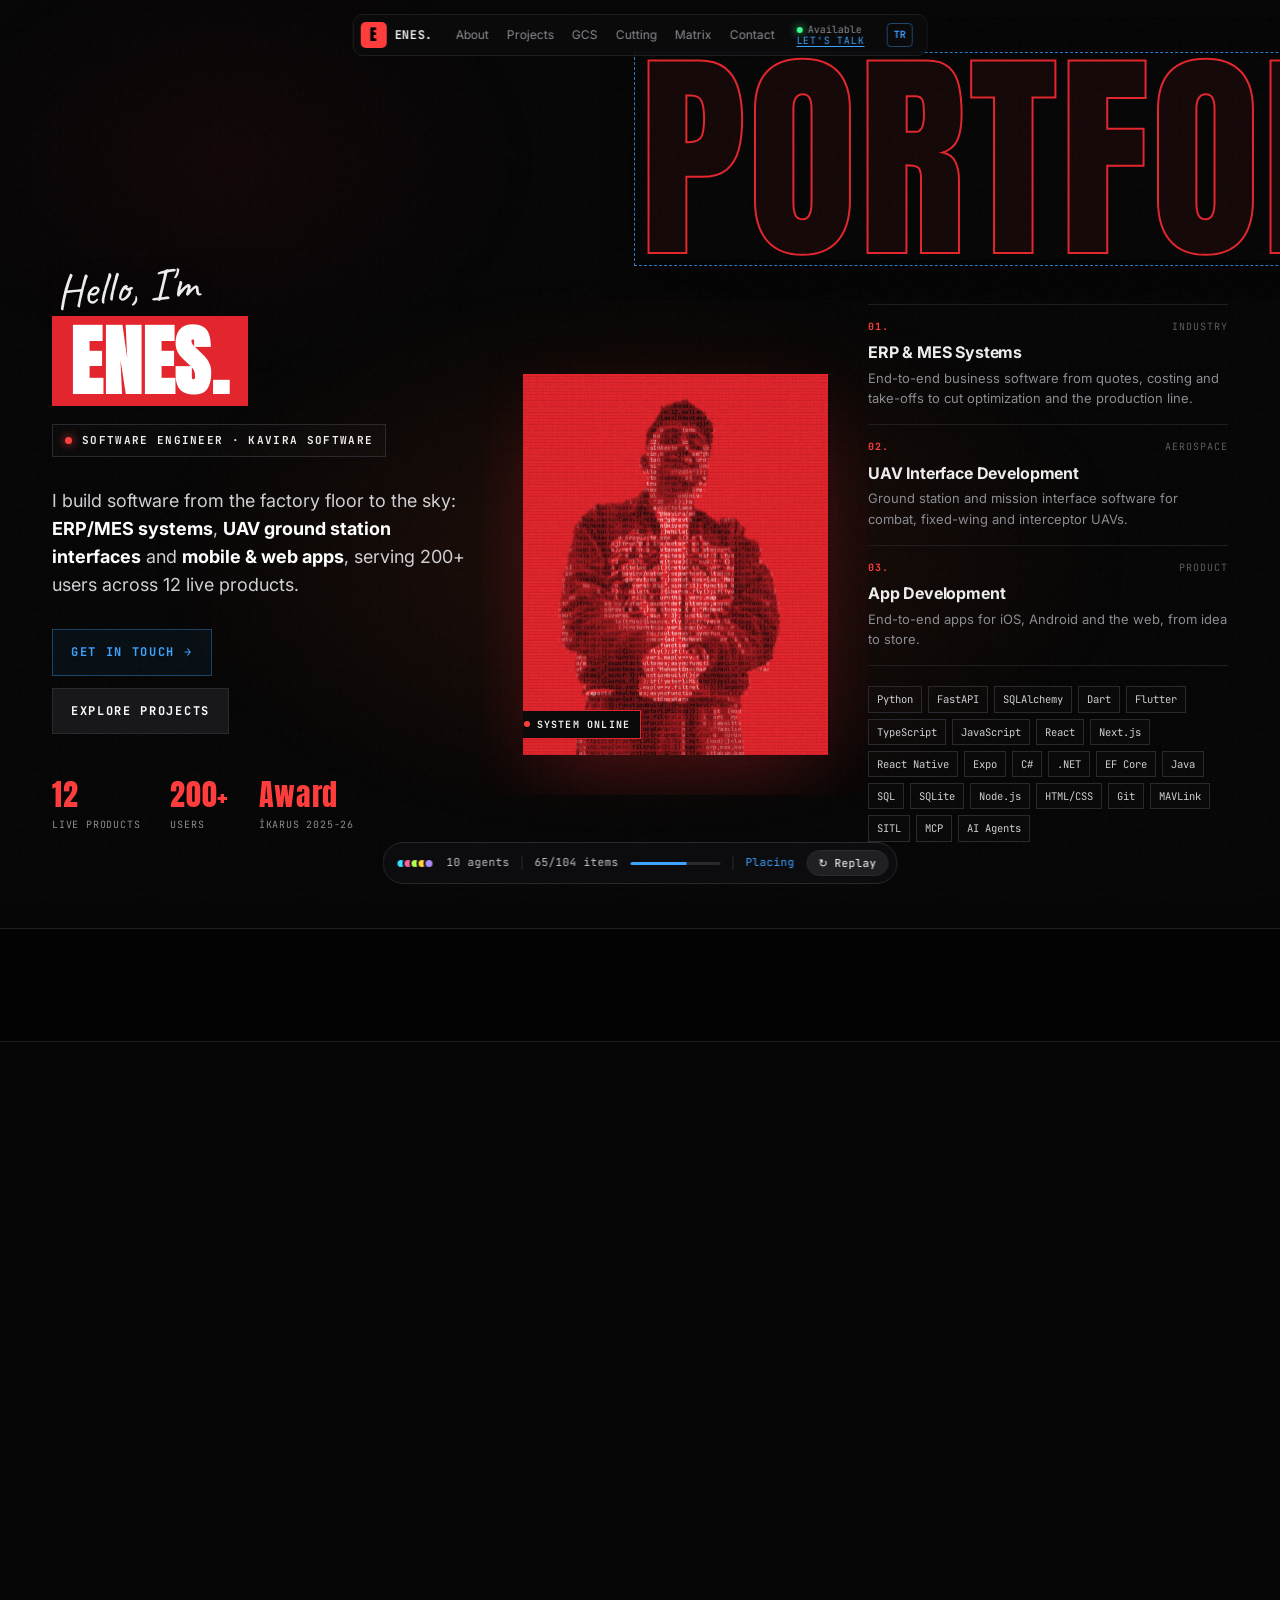
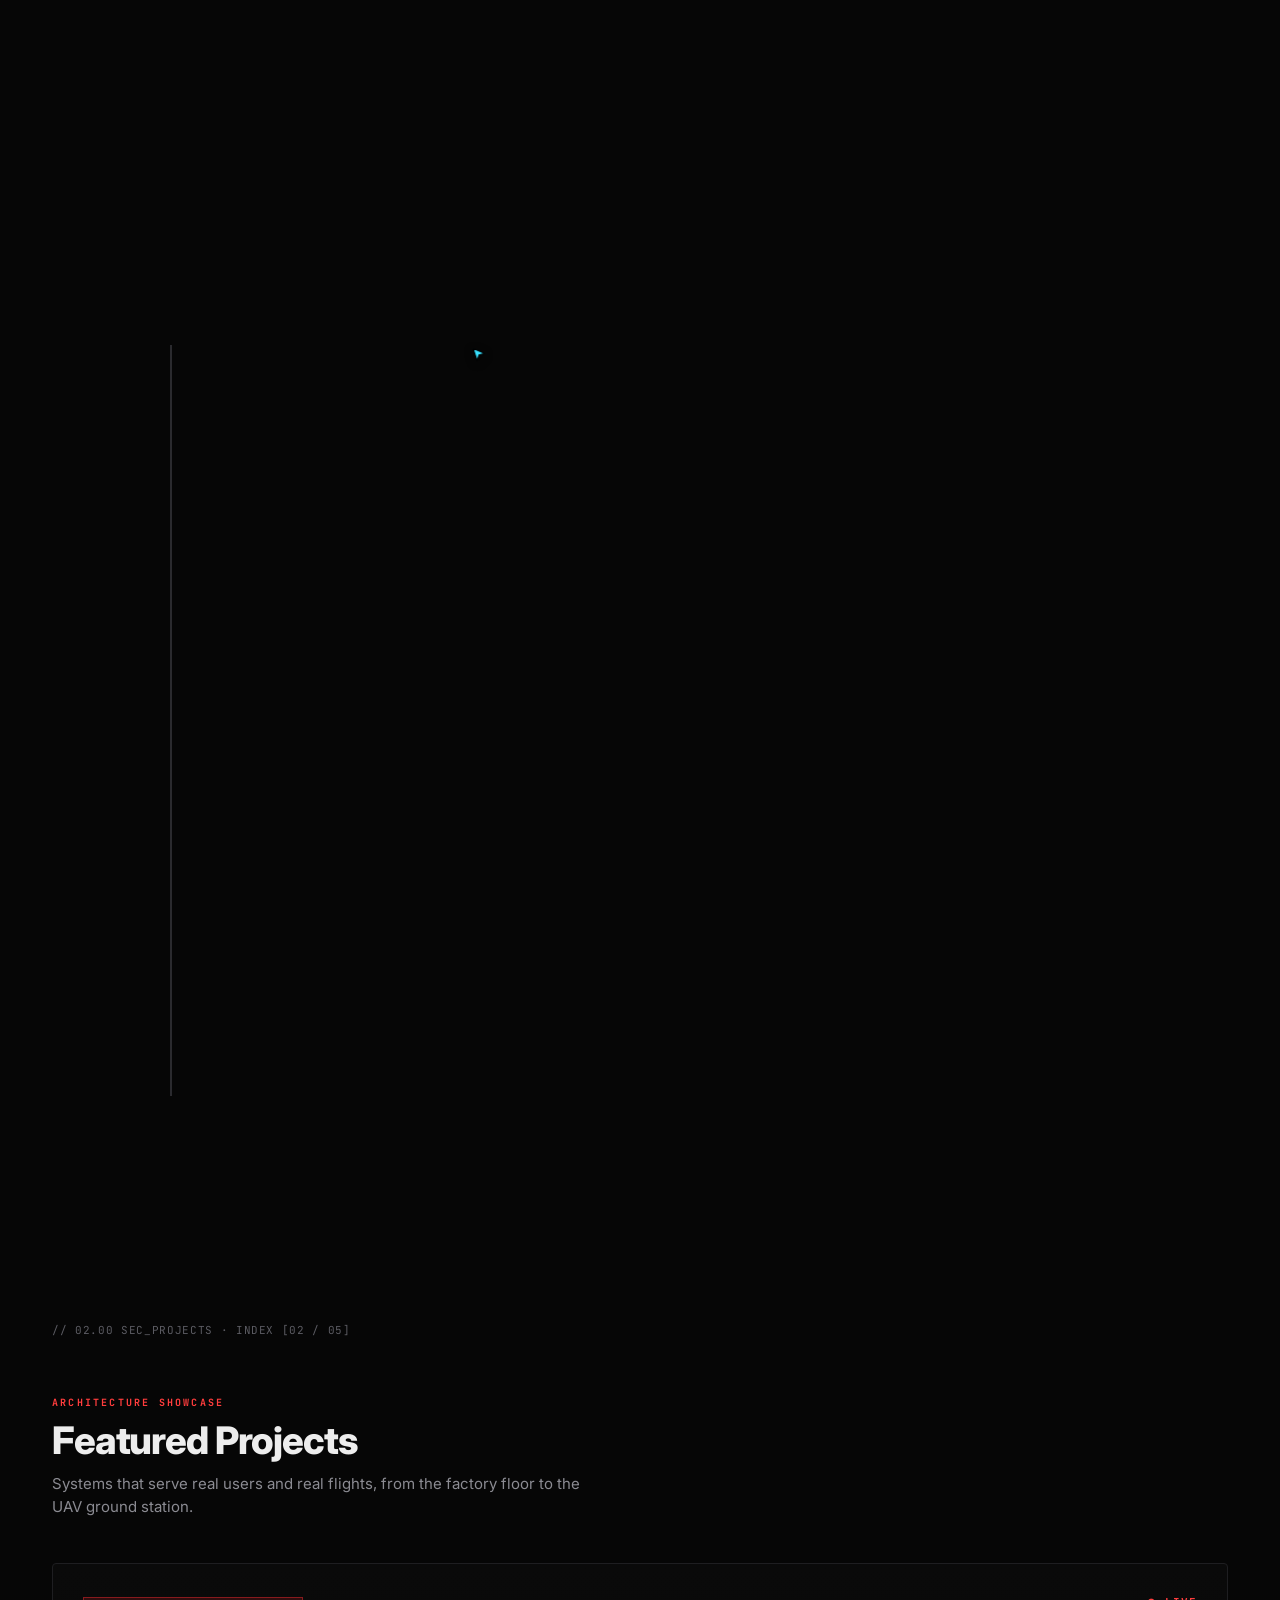
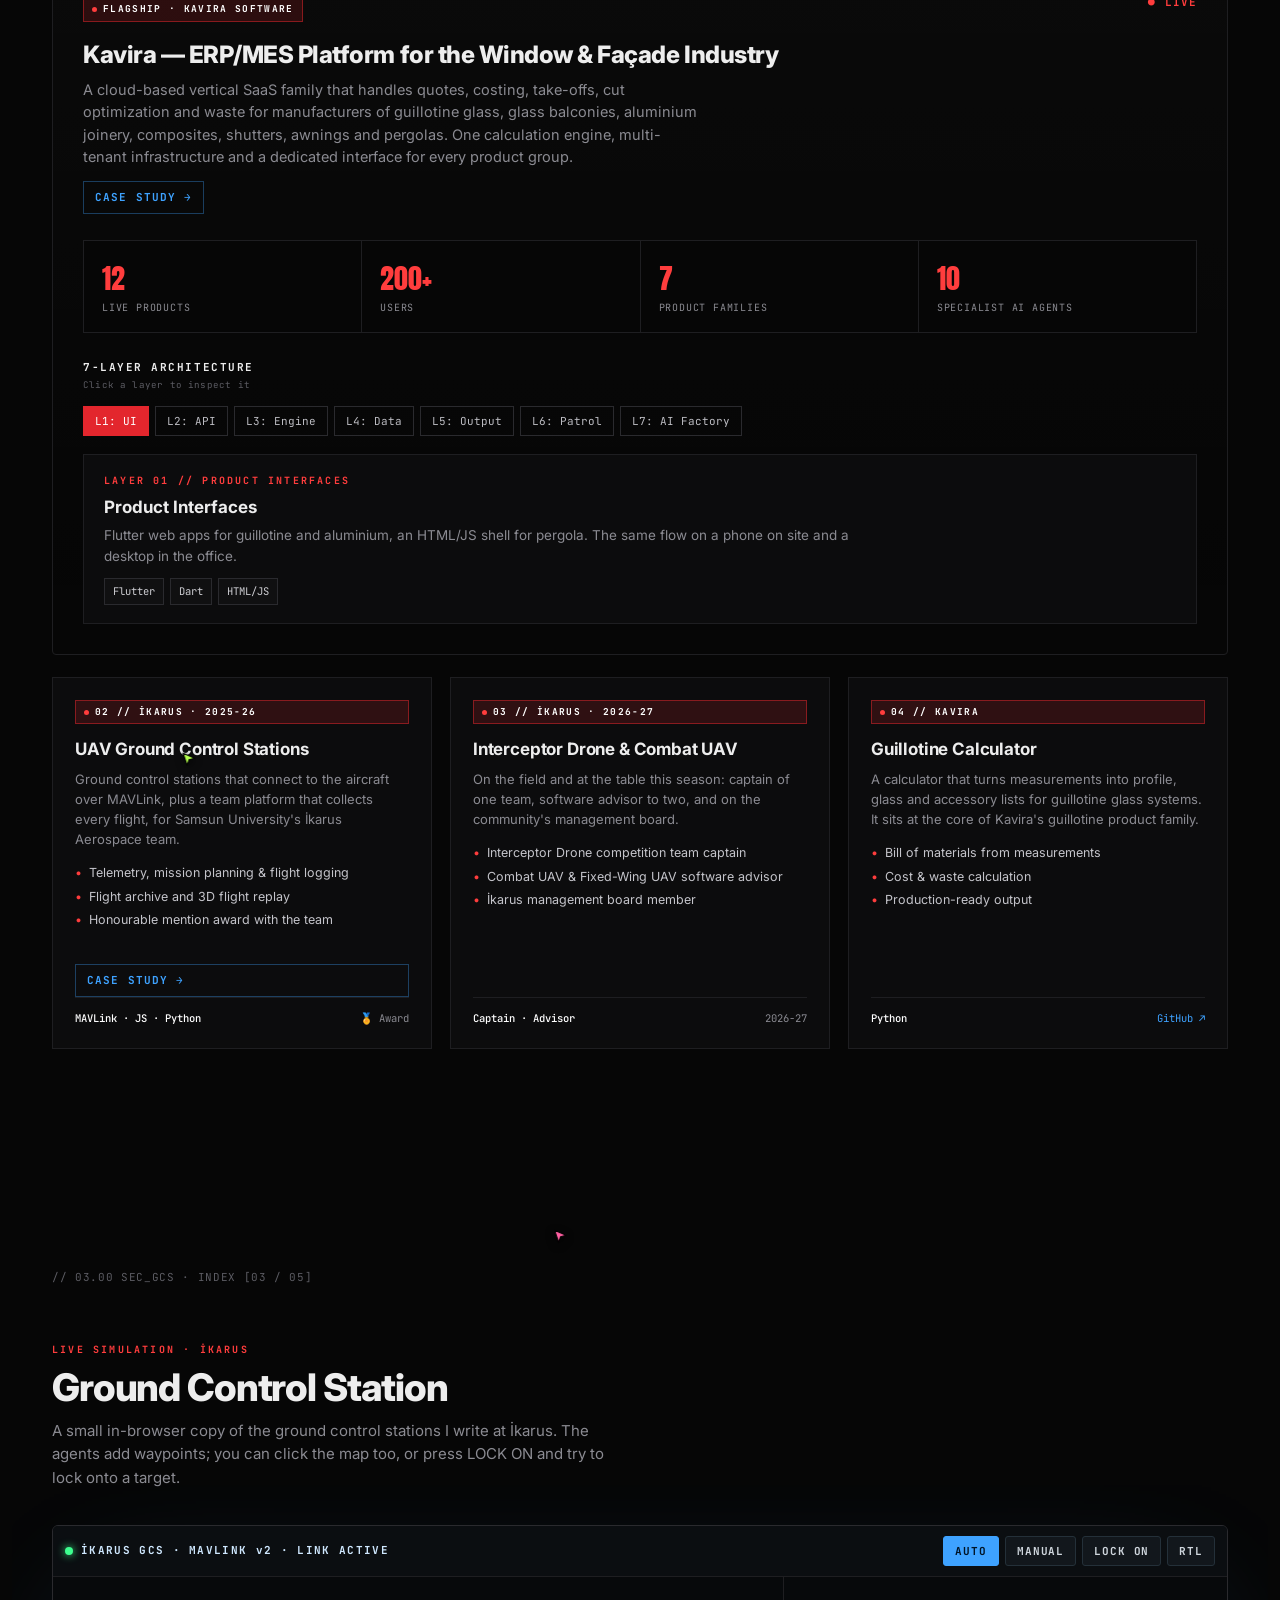
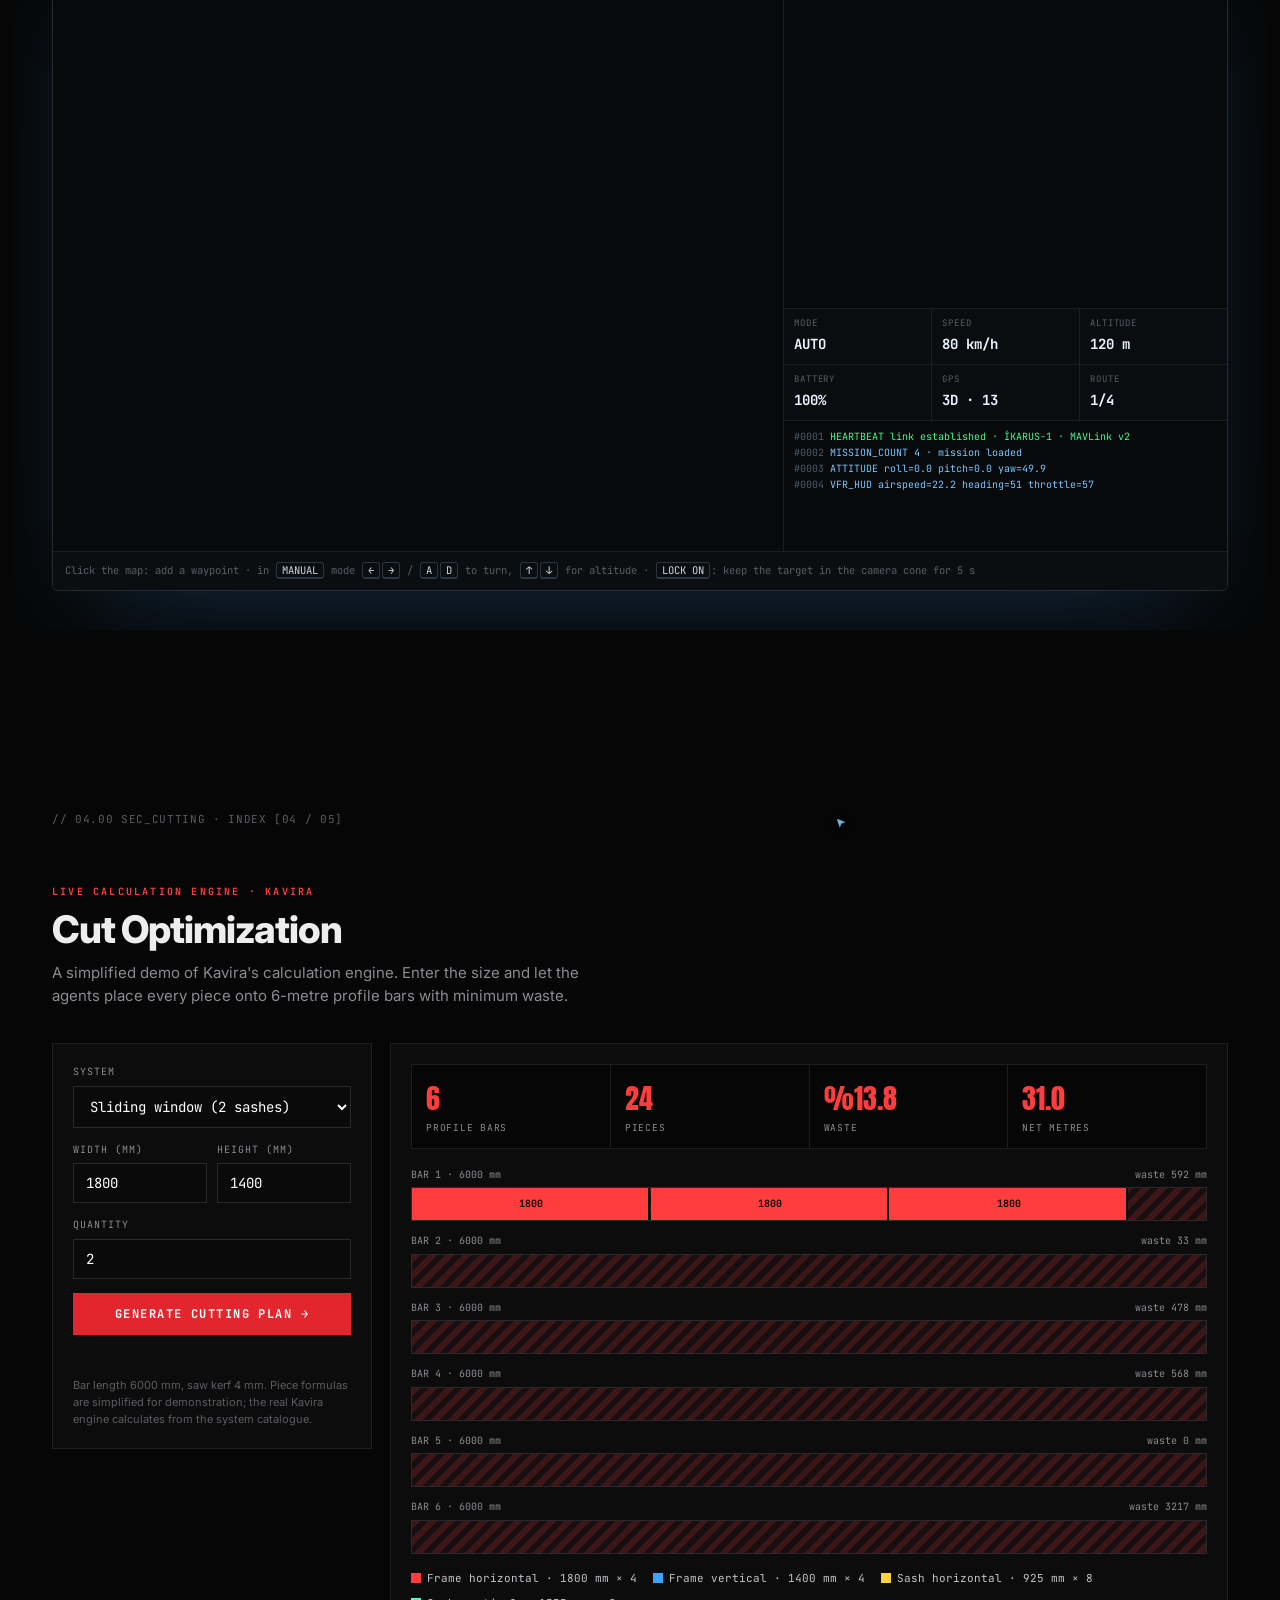
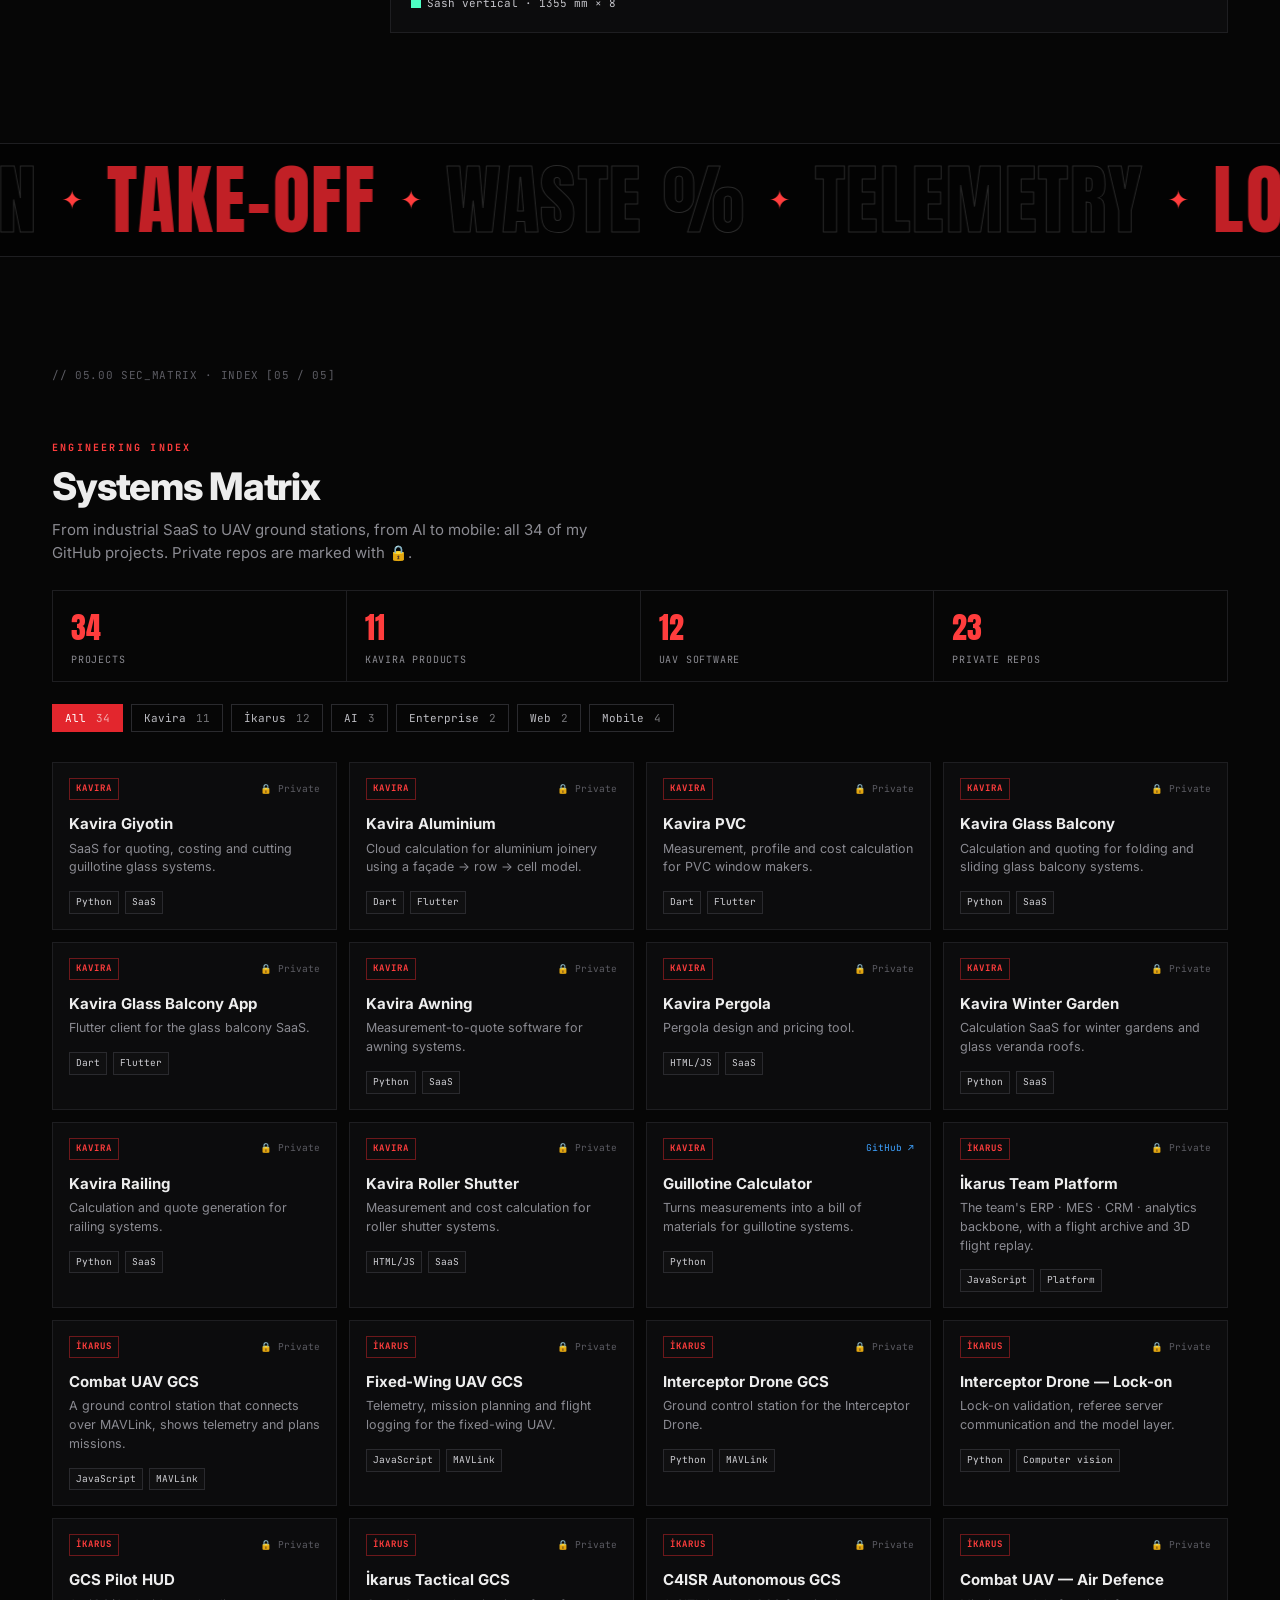
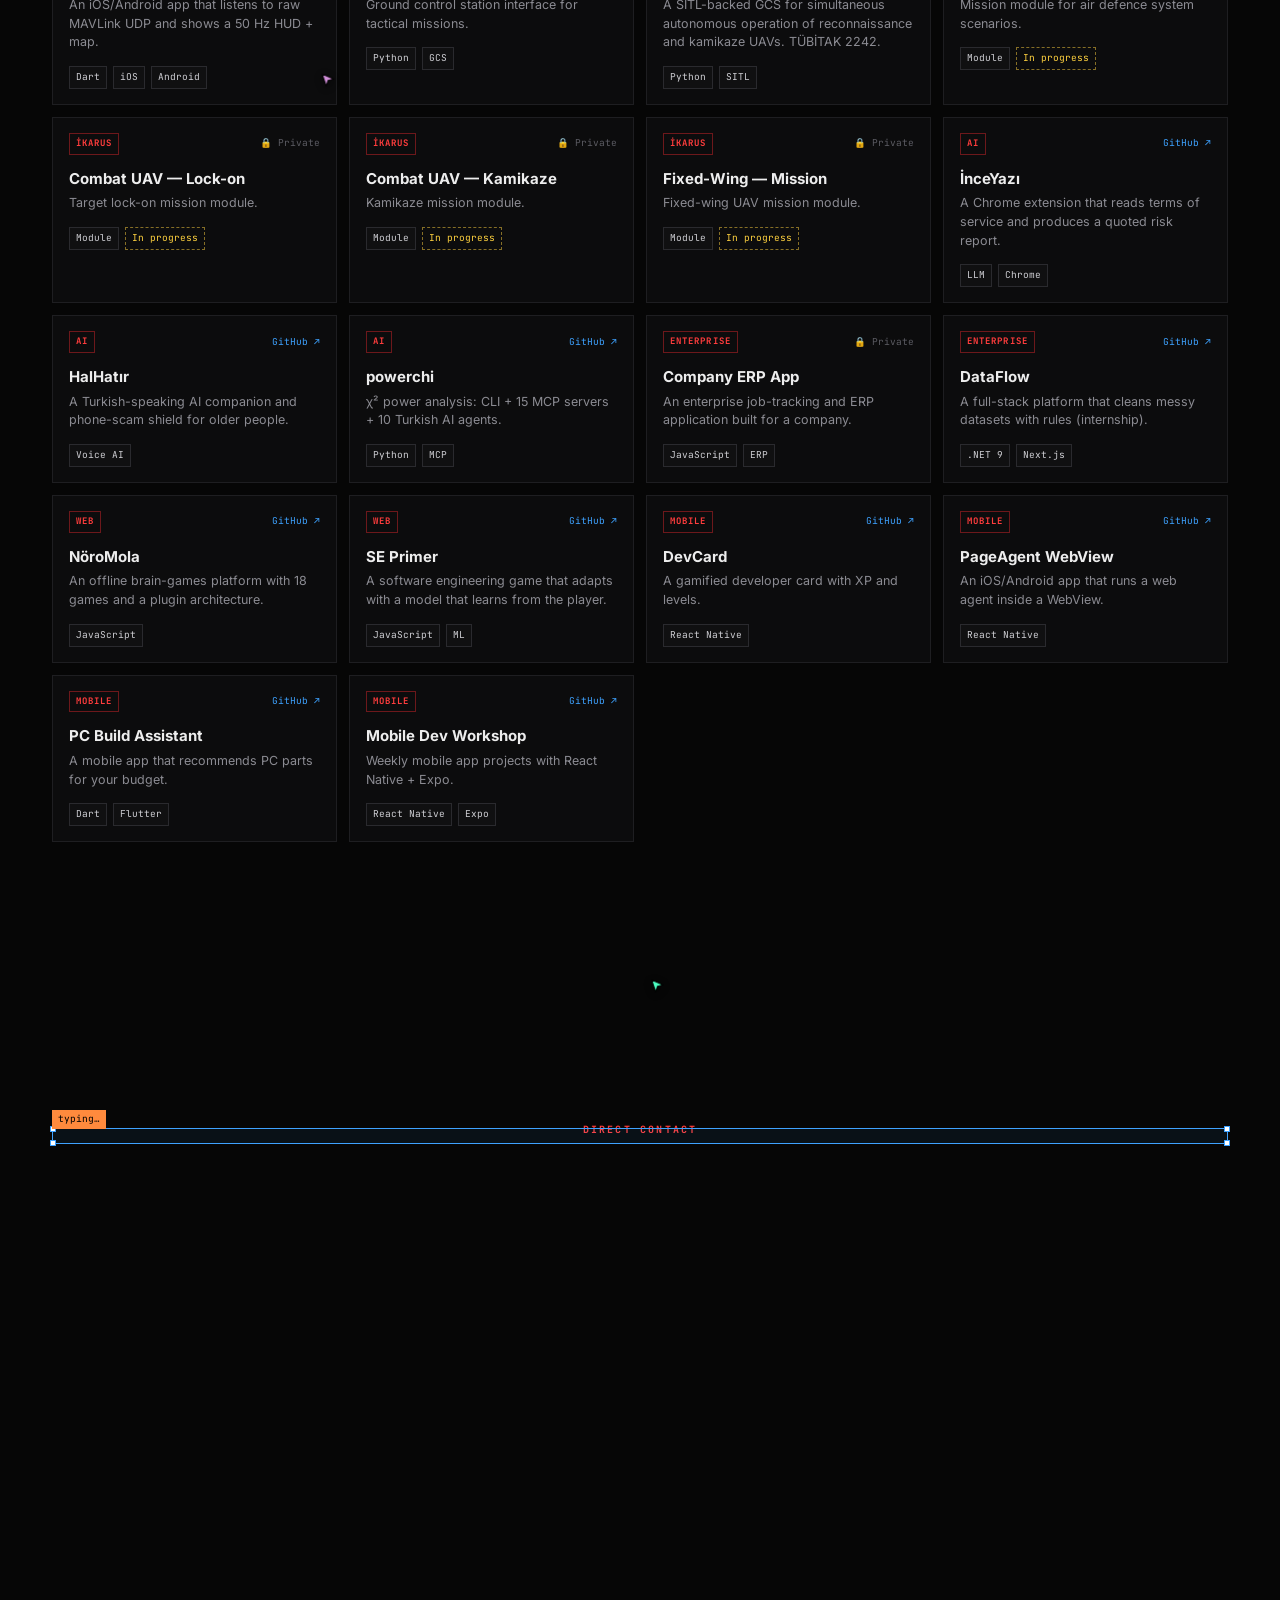
==== commit aeef7f32: "Canlı ziyaretçi imleçleri: istemci + Hetzner WebSocket sunucusu - js/live.js: imleçler bölüm + oran " ====
--- a/en/index.html
+++ b/en/index.html
@@ -94,6 +94,9 @@
 .selbox i:nth-child(3){left:-3px;bottom:-3px}.selbox i:nth-child(4){right:-3px;bottom:-3px}
 .selbox em{position:absolute;left:-1px;top:-19px;font-style:normal;font-family:var(--mono);font-size:9.5px;color:#fff;background:var(--blue);padding:2px 6px;white-space:nowrap}
 .ripple{position:absolute;width:30px;height:30px;margin:-15px 0 0 -15px;border:2px solid;border-radius:50%;pointer-events:none;animation:rip .55s ease-out forwards}
+.peer{position:absolute;left:0;top:0;z-index:61;pointer-events:none;will-change:transform;transition:opacity .5s;filter:drop-shadow(0 2px 6px rgba(0,0,0,.6))}
+.peer em{position:absolute;left:15px;top:15px;font:700 9.5px/1 var(--mono);font-style:normal;color:#000;padding:3px 6px;border-radius:3px;white-space:nowrap}
+.st-live{color:var(--green);font-weight:700}
 @keyframes rip{from{transform:scale(.2);opacity:1}to{transform:scale(1.6);opacity:0}}
 .status{position:fixed;left:50%;bottom:16px;transform:translateX(-50%);z-index:70;display:flex;align-items:center;gap:12px;
   font-family:var(--mono);font-size:11px;color:#c4c4ca;background:rgba(14,14,16,.88);backdrop-filter:blur(10px);-webkit-backdrop-filter:blur(10px);
@@ -1408,5 +1411,6 @@
 <script src="../js/gcs.js"></script>
 <script src="../js/kesim.js"></script>
 <script src="../js/fx.js"></script>
+<script src="../js/live.js"></script>
 </body>
 </html>
